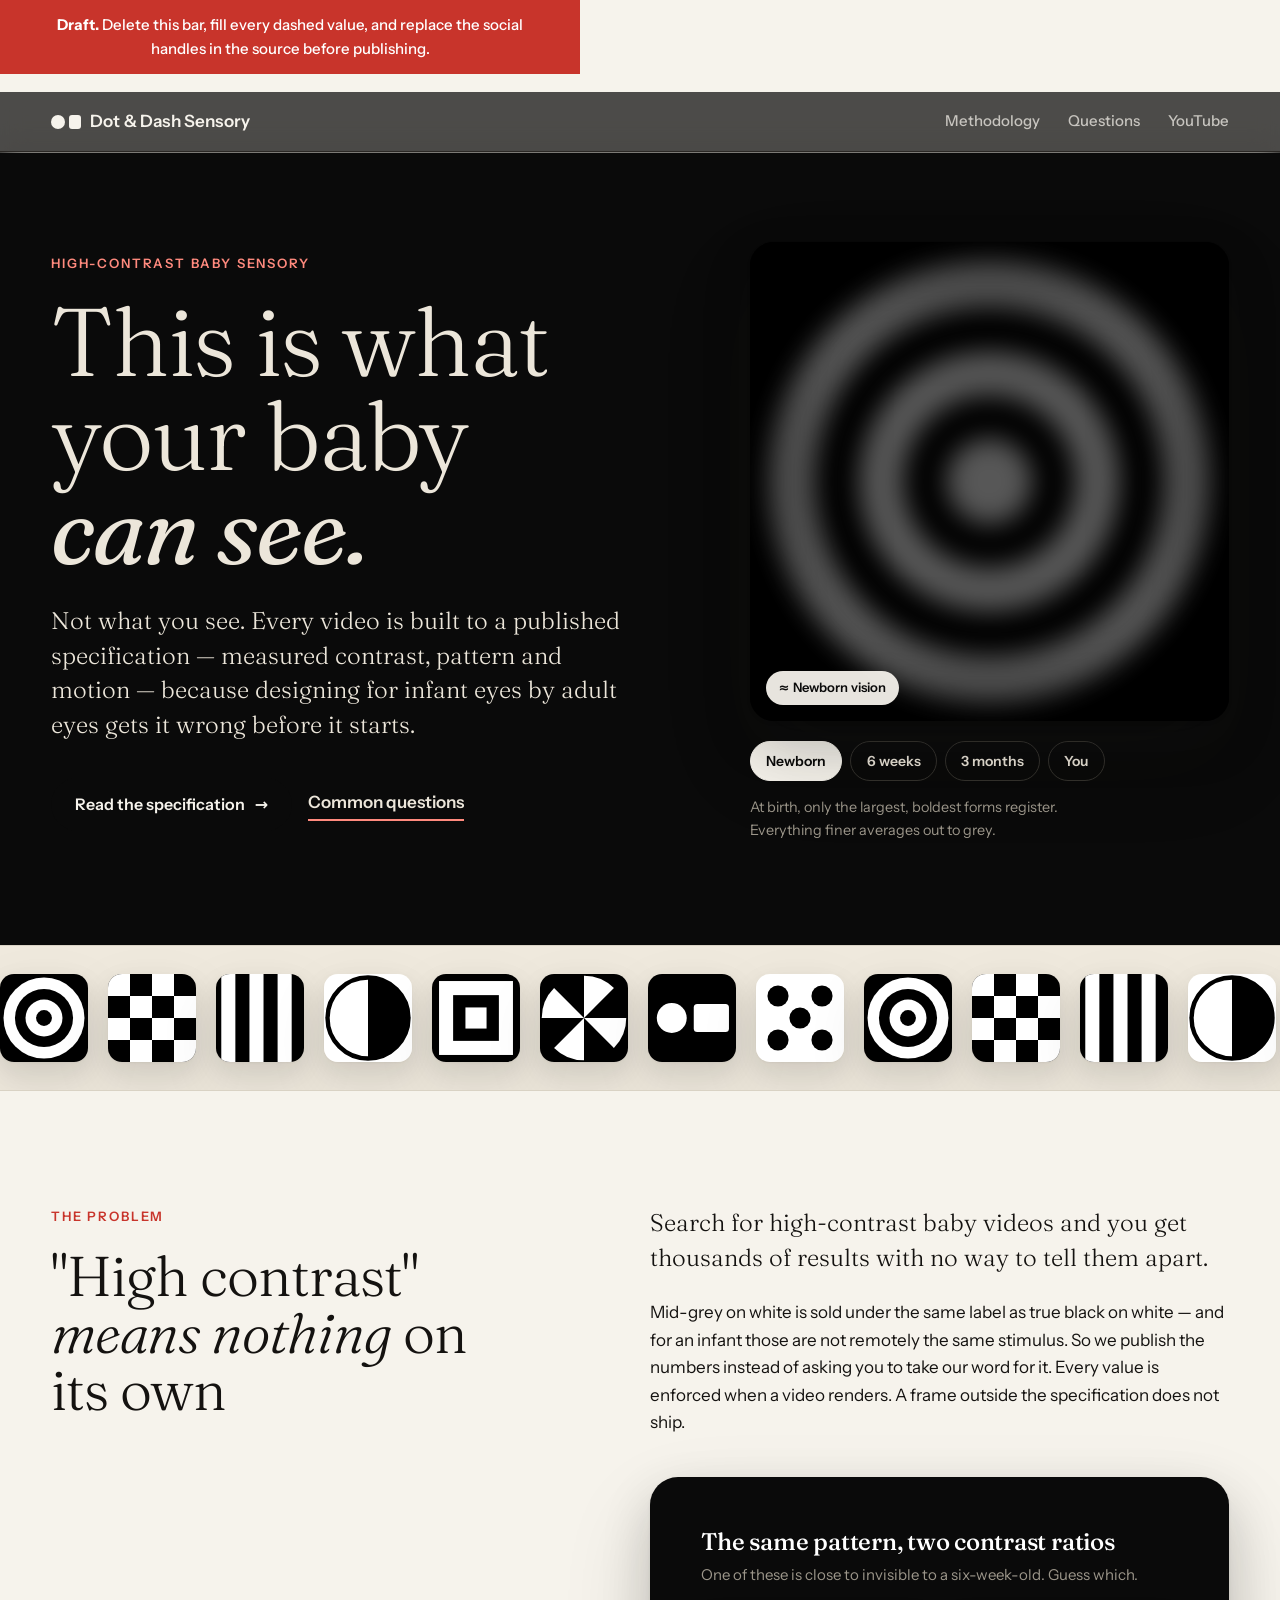
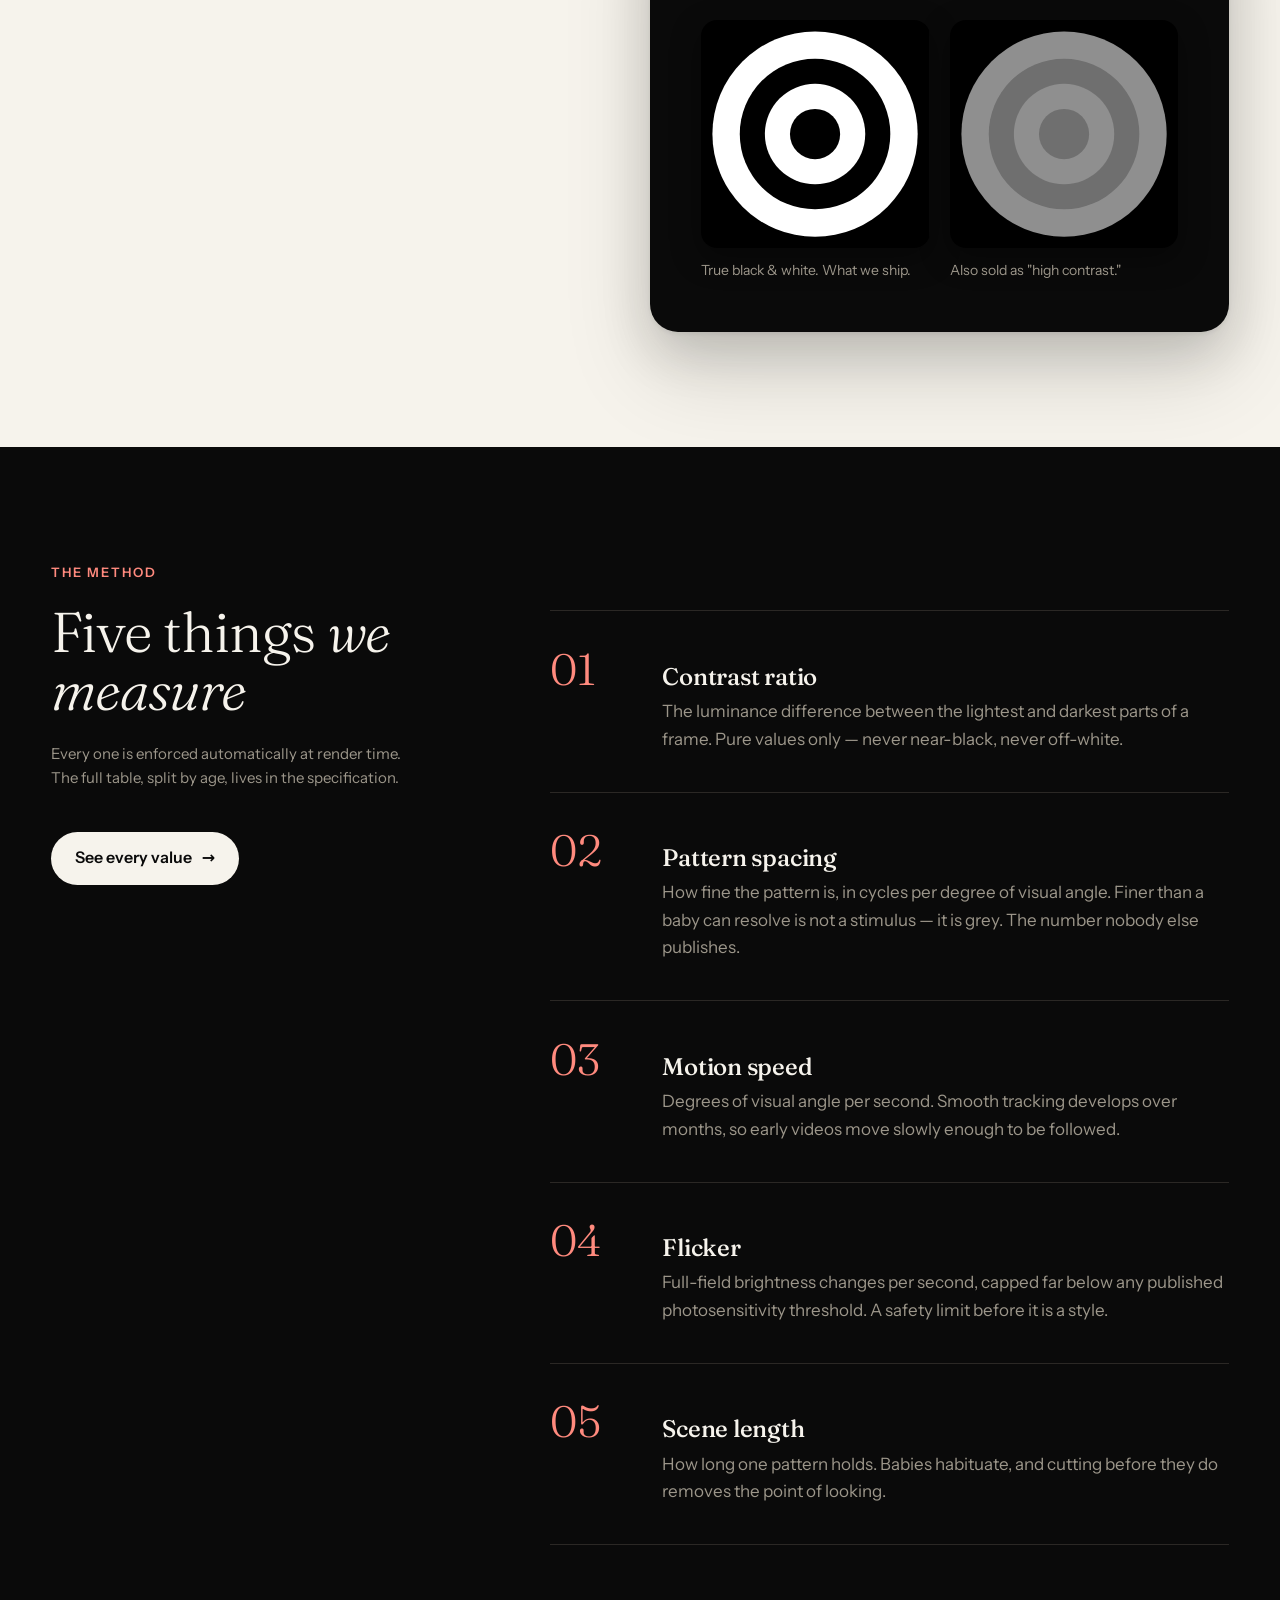
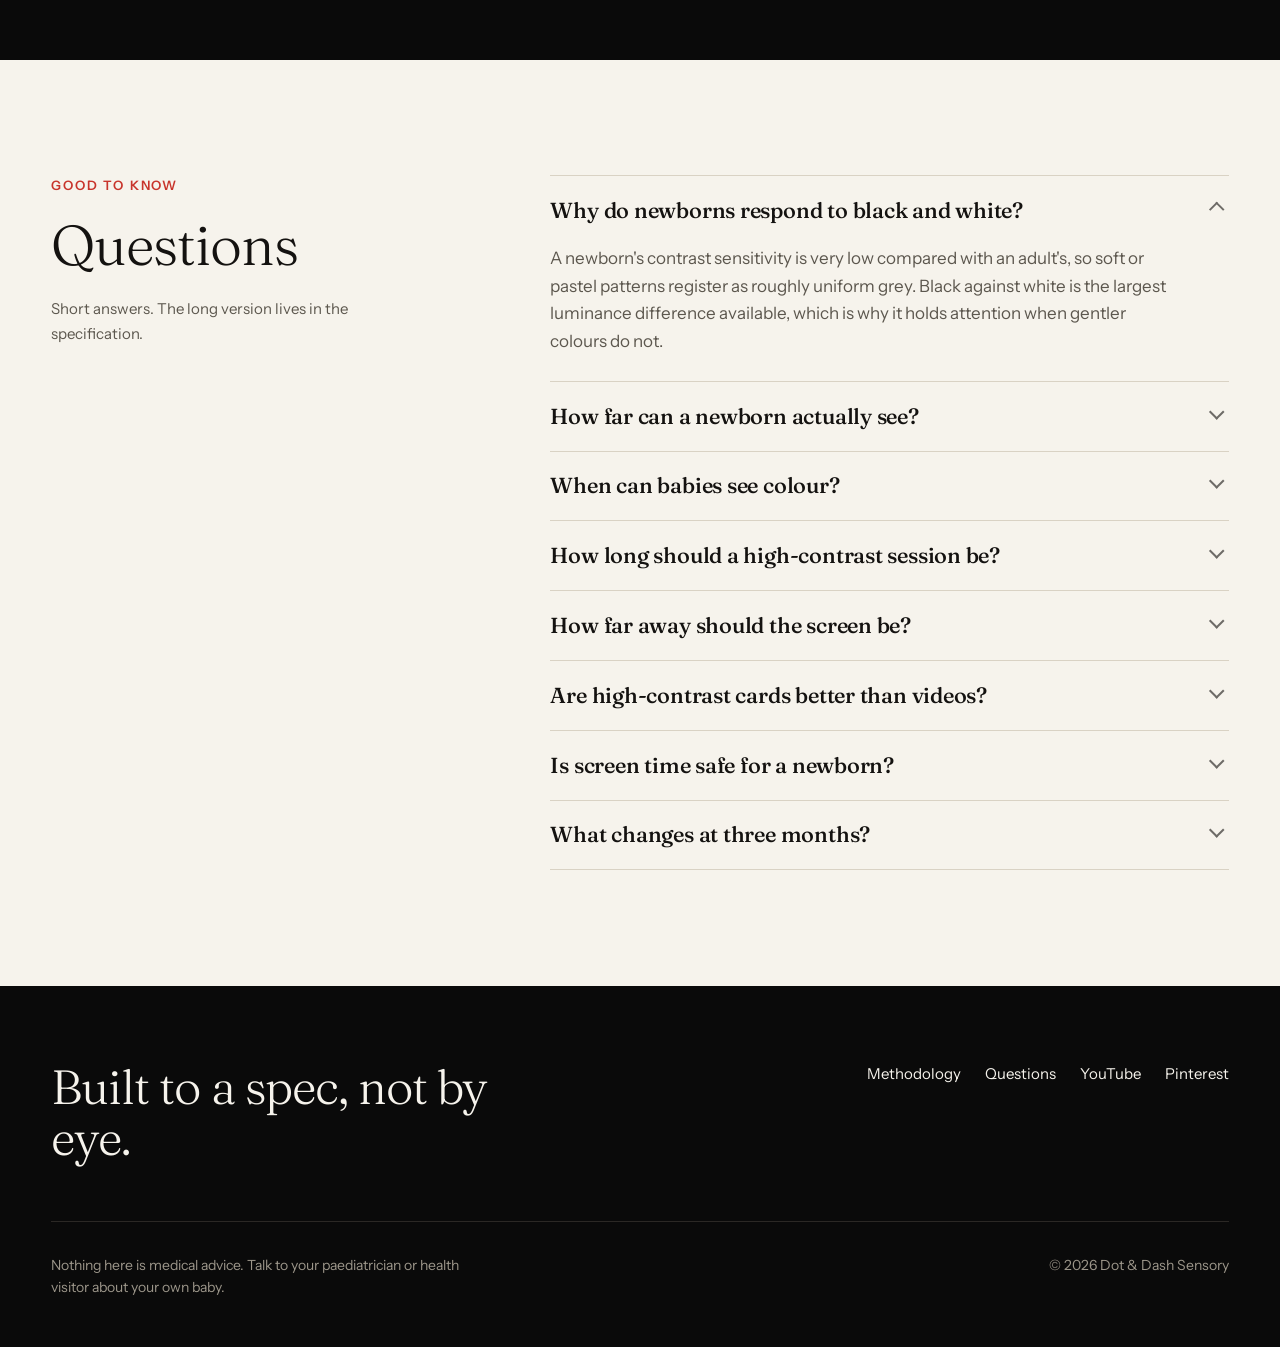
==== index.html @ 435bf4a9 "Add files via upload" ====
<!DOCTYPE html>
<html lang="en">
<head>
<meta charset="utf-8">
<meta name="viewport" content="width=device-width, initial-scale=1">
<title>Dot &amp; Dash Sensory — high-contrast visual stimulation for babies 0–6 months</title>
<meta name="description" content="High-contrast baby sensory video built to a published specification: measured contrast, pattern spacing and motion speed, by age band from 0 to 6 months.">
<link rel="icon" type="image/png" href="[data-uri]">
<meta name="theme-color" content="#0a0a0a">
<link rel="canonical" href="https://dotanddashsensory.com/">
<style>
@font-face{font-family:'Fraunces';font-style:normal;font-weight:300;font-display:swap;src:url([data-uri]) format('woff2')}
@font-face{font-family:'Fraunces';font-style:normal;font-weight:400;font-display:swap;src:url([data-uri]) format('woff2')}
@font-face{font-family:'Fraunces';font-style:normal;font-weight:500;font-display:swap;src:url([data-uri]) format('woff2')}
@font-face{font-family:'Fraunces';font-style:italic;font-weight:400;font-display:swap;src:url([data-uri]) format('woff2')}
@font-face{font-family:'Fraunces';font-style:italic;font-weight:300;font-display:swap;src:url([data-uri]) format('woff2')}
@font-face{font-family:'InstrumentSans';font-style:normal;font-weight:400;font-display:swap;src:url([data-uri]) format('woff2')}
@font-face{font-family:'InstrumentSans';font-style:normal;font-weight:500;font-display:swap;src:url([data-uri]) format('woff2')}
@font-face{font-family:'InstrumentSans';font-style:normal;font-weight:600;font-display:swap;src:url([data-uri]) format('woff2')}
@font-face{font-family:'InstrumentSans';font-style:normal;font-weight:700;font-display:swap;src:url([data-uri]) format('woff2')}

:root{
  --black:#0a0a0a;
  --paper:#f6f3ec;
  --paper-2:#efe9dd;
  --ink:#141210;
  --dim:#5c574e;
  --line:#d9d2c4;
  --line-dk:#2b2825;
  --cream-on-black:#ece6da;
  --dim-on-black:#9c968a;
  --accent:#c8342b;
  --pad:clamp(1.25rem,4vw,4rem);
  --gut:clamp(1rem,1.6vw,1.75rem);
  --max:1480px;
  --shadow:0 1px 2px rgba(20,18,16,.04),0 8px 24px rgba(20,18,16,.08),0 24px 60px rgba(20,18,16,.10);
  --shadow-lg:0 2px 4px rgba(20,18,16,.06),0 20px 50px rgba(20,18,16,.16),0 40px 90px rgba(20,18,16,.14);
}

*,*::before,*::after{box-sizing:border-box}
html{-webkit-text-size-adjust:100%;scroll-behavior:smooth}

body{
  margin:0;background:var(--paper);color:var(--ink);
  font-family:'InstrumentSans',system-ui,sans-serif;
  font-size:1.0625rem;line-height:1.62;overflow-x:hidden;
  -webkit-font-smoothing:antialiased;
}

.g{display:grid;grid-template-columns:repeat(12,minmax(0,1fr));column-gap:var(--gut);
   max-width:var(--max);margin:0 auto;padding:0 var(--pad)}
.c1-13{grid-column:1/13}.c1-6{grid-column:1/7}.c1-7{grid-column:1/8}.c1-5{grid-column:1/6}
.c7-13{grid-column:7/13}.c8-13{grid-column:8/13}.c6-13{grid-column:6/13}.c2-12{grid-column:2/12}
.c1-4{grid-column:1/5}.c5-13{grid-column:5/13}
@media (max-width:60rem){
  .c1-6,.c1-7,.c1-5,.c7-13,.c8-13,.c6-13,.c2-12,.c1-4,.c5-13{grid-column:1/13}
}

/* ── type ── */
.serif{font-family:'Fraunces',Georgia,'Times New Roman',serif;font-optical-sizing:auto}
h1,h2,h3{font-family:'Fraunces',Georgia,'Times New Roman',serif;margin:0;font-optical-sizing:auto}
h1{font-size:clamp(2.9rem,7.5vw,6.5rem);line-height:.98;letter-spacing:-.02em;
   font-weight:340;font-variation-settings:'opsz' 144}
h1 em{font-style:italic;font-weight:400}
h2{font-size:clamp(2rem,4.6vw,3.5rem);line-height:1.02;letter-spacing:-.018em;
   font-weight:360;font-variation-settings:'opsz' 90}
h2 em{font-style:italic}
h3{font-size:1.5rem;line-height:1.14;letter-spacing:-.01em;font-weight:460;
   font-variation-settings:'opsz' 30;margin-bottom:.5rem}
.kicker{font-family:'InstrumentSans',sans-serif;font-size:.8125rem;font-weight:600;
  letter-spacing:.14em;text-transform:uppercase;color:var(--accent);margin:0 0 1.25rem}
.dark .kicker{color:#e98b84}
p{margin:0 0 1.1rem;max-width:58ch}
.lede{font-size:clamp(1.1875rem,1.9vw,1.5rem);line-height:1.44;max-width:40ch;
  font-family:'Fraunces',Georgia,serif;font-weight:330;font-variation-settings:'opsz' 40;color:var(--ink)}
.dark .lede{color:var(--cream-on-black)}
.sm{font-size:.9375rem;color:var(--dim);max-width:54ch}
.dark .sm{color:var(--dim-on-black)}
a{color:inherit}

.dark{background:var(--black);color:var(--cream-on-black)}
.dark p{color:#c7c1b5}
.dark h1,.dark h2,.dark h3{color:var(--paper)}
section{padding:clamp(4.5rem,9vw,9rem) 0;position:relative}
section.snug{padding:clamp(3rem,5vw,5rem) 0}

/* ── link button ── */
.btn{display:inline-flex;align-items:center;gap:.6rem;font-weight:600;font-size:1rem;
  text-decoration:none;color:var(--paper);background:var(--black);
  padding:.85rem 1.5rem;border-radius:100px;transition:transform .2s ease,box-shadow .2s ease}
.btn:hover{transform:translateY(-2px);box-shadow:var(--shadow)}
.btn .arw{transition:transform .2s ease}
.btn:hover .arw{transform:translateX(3px)}
.dark .btn{background:var(--paper);color:var(--black)}
.link{display:inline-flex;align-items:center;gap:.5rem;font-weight:600;text-decoration:none;
  border-bottom:2px solid var(--accent);padding-bottom:2px}
.link:hover{border-bottom-color:currentColor}

/* ── nav ── */
.nav{position:sticky;top:0;z-index:50;background:rgba(246,243,236,.82);
  backdrop-filter:saturate(1.2) blur(14px);border-bottom:1px solid var(--line)}
.dark .nav,.nav.on-dark{background:rgba(10,10,10,.72);border-bottom-color:var(--line-dk)}
.nav .row{display:flex;align-items:center;justify-content:space-between;gap:2rem;padding:1rem 0}
.mark{display:inline-flex;align-items:center;gap:.55rem;text-decoration:none;color:inherit;font-weight:600;letter-spacing:.01em;white-space:nowrap}
@media (max-width:26rem){.mark{font-size:.9375rem;gap:.4rem}}
.mark svg{display:block;flex:none}
.nav nav{display:flex;gap:1.75rem;font-size:.9375rem;font-weight:500}
.nav nav a{text-decoration:none;opacity:.72;transition:opacity .15s}
.nav nav a:hover{opacity:1}
@media (max-width:34rem){.nav nav a.hide-s{display:none}.nav nav{gap:1.1rem;font-size:.875rem}.nav .row{gap:.75rem}}
@media (max-width:24rem){.nav nav a:last-child{display:none}}

/* ── hero ── */
.hero{background:var(--black);color:var(--cream-on-black);padding:clamp(3rem,7vw,6.5rem) 0 clamp(4rem,8vw,7rem);position:relative;overflow:hidden}
.hero .g{align-items:center;position:relative;z-index:2}
.hero h1{margin-bottom:1.75rem}
.hero .lede{margin-bottom:2.25rem;color:var(--cream-on-black)}
.hero .cta{display:flex;gap:1rem;flex-wrap:wrap;align-items:center}

/* stimulus viewer */
.viewer{position:relative;aspect-ratio:1;border-radius:24px;overflow:hidden;
  box-shadow:var(--shadow-lg);background:#000}
.viewer svg{position:absolute;inset:0;width:100%;height:100%;transition:filter .5s cubic-bezier(.4,0,.2,1),opacity .5s ease}
.viewer .glow{position:absolute;inset:0;pointer-events:none;
  box-shadow:inset 0 0 120px rgba(0,0,0,.5);border-radius:24px}
.viewer .tag{position:absolute;left:1rem;bottom:1rem;z-index:3;
  background:rgba(246,243,236,.94);color:var(--black);font-size:.8125rem;font-weight:600;
  padding:.4rem .8rem;border-radius:100px;backdrop-filter:blur(6px)}
.ages{display:flex;flex-wrap:wrap;gap:.5rem;margin-top:1.25rem}
.ages button{font:inherit;font-size:.875rem;font-weight:600;padding:.5rem .95rem;cursor:pointer;
  background:transparent;color:var(--cream-on-black);border:1.5px solid #34322e;border-radius:100px;
  transition:all .16s ease}
.ages button:hover{border-color:#5c574e}
.ages button[aria-pressed="true"]{background:var(--paper);color:var(--black);border-color:var(--paper)}
.viewer-note{font-size:.9rem;color:var(--dim-on-black);margin:.9rem 0 0;min-height:2.8em;max-width:38ch}
@media (max-width:60rem){
  .hero .viewer-wrap{margin-top:3rem;max-width:440px}
  .hero .g{align-items:start}
}

/* ── marquee of patterns ── */
.marquee{background:var(--paper-2);border-top:1px solid var(--line);border-bottom:1px solid var(--line);padding:1.75rem 0;overflow:hidden}
.marquee .track{display:flex;gap:1.25rem;width:max-content;animation:slide 40s linear infinite}
@keyframes slide{to{transform:translateX(-50%)}}
.marquee:hover .track{animation-play-state:paused}
.marquee .tile{width:88px;height:88px;border-radius:14px;overflow:hidden;flex:none;box-shadow:var(--shadow)}
.marquee .tile svg{display:block;width:100%;height:100%}
@media (prefers-reduced-motion:reduce){.marquee .track{animation:none;flex-wrap:wrap;width:auto;justify-content:center}}

/* ── feature: contrast comparison ── */
.slab{background:var(--black);color:var(--cream-on-black);border-radius:28px;padding:clamp(2rem,4vw,3.5rem);box-shadow:var(--shadow-lg)}
.pair{display:grid;grid-template-columns:1fr 1fr;gap:1.25rem;margin-top:2rem}
.pair figure{margin:0}
.pair .frame{aspect-ratio:1;border-radius:16px;overflow:hidden;box-shadow:0 10px 30px rgba(0,0,0,.4)}
.pair .frame svg{display:block;width:100%;height:100%}
.pair figcaption{font-size:.875rem;color:var(--dim-on-black);margin-top:.85rem;line-height:1.4}
@media (max-width:30rem){.pair{grid-template-columns:1fr}}

/* ── numbered specs ── */
.specs{margin-top:clamp(2rem,4vw,3rem);border-top:1px solid var(--line)}
.spec{display:grid;grid-template-columns:5.5rem 1fr;gap:1.5rem;padding:clamp(1.75rem,3vw,2.5rem) 0;border-bottom:1px solid var(--line);align-items:baseline}
.spec .n{font-family:'Fraunces',Georgia,serif;font-size:2.75rem;font-weight:300;line-height:.9;
  font-variation-settings:'opsz' 60;color:var(--accent)}
.spec .t p{margin-bottom:0;color:var(--dim)}
.spec .t p{max-width:52ch}
@media (max-width:30rem){.spec{grid-template-columns:1fr;gap:.35rem}.spec .n{font-size:2.25rem}}

/* ── data table ── */
.data{width:100%;border-collapse:collapse;font-size:.9375rem;margin:1.5rem 0 0}
.data caption{text-align:left;color:var(--dim);font-size:.9375rem;padding-bottom:1rem}
.data th,.data td{text-align:left;padding:.9rem 1rem .9rem 0;border-bottom:1px solid var(--line)}
.data thead th{border-bottom:2px solid var(--ink);font-weight:700;font-size:.8125rem;letter-spacing:.04em;text-transform:uppercase}
.data tbody th{font-weight:500;font-family:'Fraunces',Georgia,serif;font-size:1.0625rem}

/* ── faq ── */
.faq{border-top:1px solid var(--line)}
.faq details{border-bottom:1px solid var(--line)}
.faq summary{cursor:pointer;list-style:none;padding:1.3rem 3rem 1.3rem 0;position:relative;
  font-family:'Fraunces',Georgia,serif;font-size:clamp(1.125rem,1.7vw,1.375rem);font-weight:440;
  font-variation-settings:'opsz' 32;letter-spacing:-.01em;line-height:1.25;transition:color .15s}
.faq summary:hover{color:var(--accent)}
.faq summary::-webkit-details-marker{display:none}
.faq summary::after{content:"";position:absolute;right:.5rem;top:1.55rem;width:.7rem;height:.7rem;
  border-right:2px solid currentColor;border-bottom:2px solid currentColor;transform:rotate(45deg);
  transform-origin:60% 60%;transition:transform .22s ease;opacity:.6}
.faq details[open] summary::after{transform:rotate(-135deg)}
.faq details[open] summary{color:var(--ink)}
.faq .a{padding:0 3rem 1.6rem 0}
.faq .a p{color:var(--dim);max-width:60ch}
.faq .a p:last-child{margin-bottom:0}

/* ── flags ── */
.flag{display:inline-block;font-size:.9em;font-weight:600;padding:.05em .45em;
  border:1.5px dashed var(--accent);color:var(--accent);border-radius:4px}
.draftbar{background:var(--accent);color:#fff;font-size:.9375rem;font-weight:500;padding:.8rem var(--pad);text-align:center;width:100%;display:block}

/* ── footer ── */
footer{background:var(--black);color:var(--dim-on-black);padding:clamp(3.5rem,6vw,5.5rem) 0 3rem}
footer .top{display:flex;justify-content:space-between;gap:2.5rem;flex-wrap:wrap;padding-bottom:2.5rem;border-bottom:1px solid var(--line-dk)}
footer .big{font-family:'Fraunces',Georgia,serif;font-size:clamp(1.75rem,4vw,3rem);font-weight:320;
  font-variation-settings:'opsz' 60;color:var(--paper);max-width:16ch;line-height:1.05;letter-spacing:-.02em}
footer a{color:var(--paper);text-decoration:none}
footer nav{display:flex;gap:1.5rem;font-size:.9375rem;flex-wrap:wrap}
footer .bottom{padding-top:2rem;display:flex;justify-content:space-between;gap:1.5rem;flex-wrap:wrap;font-size:.875rem}
footer .bottom p{max-width:46ch;margin:0}

:focus-visible{outline:3px solid var(--accent);outline-offset:3px;border-radius:2px}
.dark :focus-visible,footer :focus-visible,.hero :focus-visible{outline-color:#e98b84}
@media (prefers-reduced-motion:reduce){html{scroll-behavior:auto}*{transition-duration:.01ms !important;animation:none !important}}


/* ── dark-context colour fixes ── */
:root{--accent-dk:#ff8a7e}
.hero,footer,.dark,.slab{--accent:var(--accent-dk)}
.hero .kicker,footer .kicker,.dark .kicker,.slab .kicker{color:var(--accent-dk)}
.hero .flag,footer .flag,.dark .flag,.slab .flag{color:var(--accent-dk);border-color:var(--accent-dk)}
.hero .sm,footer .sm,.dark .sm,.slab .sm{color:var(--dim-on-black)}
.dark .spec .t p,.dark .data caption{color:var(--dim-on-black)}
.dark .data th,.dark .data td{border-bottom-color:var(--line-dk)}
.dark .data thead th{border-bottom-color:var(--paper);color:var(--paper)}
.dark .data tbody th{color:var(--paper)}
.dark .specs,.dark .spec{border-color:var(--line-dk)}
/* nav must invert its text, not just its background */
.nav.on-dark{color:var(--paper)}
.nav.on-dark .mark,.nav.on-dark nav a{color:var(--paper)}
.nav:not(.on-dark){color:var(--ink)}
.nav:not(.on-dark) .mark,.nav:not(.on-dark) nav a{color:var(--ink)}
.dark .link{border-bottom-color:var(--accent-dk)}
.hero .link{border-bottom-color:var(--accent-dk)}

</style>
<script type="application/ld+json">
{"@context":"https://schema.org","@type":"Organization","name":"Dot & Dash Sensory","url":"https://dotanddashsensory.com/","description":"Dot & Dash Sensory makes high-contrast visual stimulation videos for babies 0–6 months, built on measured contrast, pattern and motion research.","sameAs":["https://www.youtube.com/@REPLACE","https://www.pinterest.com/REPLACE/"]}
</script>
<script type="application/ld+json">
{"@context":"https://schema.org","@type":"FAQPage","mainEntity":[
{"@type":"Question","name":"Why do newborns respond to black and white?","acceptedAnswer":{"@type":"Answer","text":"A newborn's contrast sensitivity is very low compared with an adult's, so soft or pastel patterns register as roughly uniform grey. Black against white is the largest luminance difference available, which is why it holds attention when gentler colours do not."}},
{"@type":"Question","name":"How far can a newborn actually see?","acceptedAnswer":{"@type":"Answer","text":"Clearest vision at birth is at roughly 20 to 30 centimetres, about the distance from a feeding baby's eyes to the face of whoever is holding them. Detail beyond that falls away quickly in the first weeks."}},
{"@type":"Question","name":"When can babies see colour?","acceptedAnswer":{"@type":"Answer","text":"Colour vision emerges gradually over the first months rather than switching on at a fixed date. Red is generally distinguished before green and blue, and by around five to six months colour discrimination is much closer to an adult's."}},
{"@type":"Question","name":"How long should a high-contrast session be?","acceptedAnswer":{"@type":"Answer","text":"Let the baby end it rather than the clock. Turning away, glazing over, fussing or arching are all signals they have had enough, and at this age a few minutes of engaged looking is a complete session."}},
{"@type":"Question","name":"Are high-contrast cards better than videos?","acceptedAnswer":{"@type":"Answer","text":"For most families under six months, yes. Cards involve no screen, they can be held at exactly the right distance, and the baby controls how long they look. Video wins on one thing only: your hands are free."}},
{"@type":"Question","name":"Is screen time safe for a newborn?","acceptedAnswer":{"@type":"Answer","text":"Paediatric guidance generally discourages screen media below around 18 to 24 months, apart from video calls. That guidance exists and we do not argue with it. The specification describes what is on the screen for parents who decide to use one anyway."}}]}
</script>
</head>
<body>

<p class="draftbar"><strong>Draft.</strong> Delete this bar, fill every dashed value, and replace the social handles in the source before publishing.</p>

<header class="nav on-dark">
  <div class="g"><div class="c1-13 row">
    <a class="mark" href="/">
      <svg width="30" height="14" viewBox="0 0 30 14" aria-hidden="true"><circle cx="7" cy="7" r="7" fill="currentColor"/><rect x="18" y="0" width="12" height="14" rx="3" fill="currentColor"/></svg>
      Dot &amp; Dash Sensory
    </a>
    <nav>
      <a href="/methodology.html">Methodology</a>
      <a href="#questions" class="hide-s">Questions</a>
      <a href="https://www.youtube.com/@REPLACE">YouTube</a>
    </nav>
  </div></div>
</header>

<div class="hero">
  <div class="g">
    <div class="c1-6">
      <p class="kicker">High-contrast baby sensory</p>
      <h1>This is what your baby <em>can see.</em></h1>
      <p class="lede">Not what you see. Every video is built to a published specification — measured contrast, pattern and motion — because designing for infant eyes by adult eyes gets it wrong before it starts.</p>
      <div class="cta">
        <a class="btn" href="/methodology.html">Read the specification <span class="arw">→</span></a>
        <a class="link" href="#questions">Common questions</a>
      </div>
    </div>
    <div class="c8-13 viewer-wrap">
      <div class="viewer">
        <svg id="art" viewBox="0 0 400 400" role="img" aria-label="A high-contrast bullseye, blurred to approximate infant visual acuity">
          <rect width="400" height="400" fill="#000"/>
          <circle cx="200" cy="200" r="185" fill="#fff"/><circle cx="200" cy="200" r="146" fill="#000"/>
          <circle cx="200" cy="200" r="109" fill="#fff"/><circle cx="200" cy="200" r="72" fill="#000"/>
          <circle cx="200" cy="200" r="36" fill="#fff"/>
        </svg>
        <span class="glow" aria-hidden="true"></span>
        <span class="tag" id="tag">≈ Newborn vision</span>
      </div>
      <div class="ages" role="group" aria-label="Approximate vision at different ages">
        <button type="button" data-b="13" data-o=".34" data-t="≈ Newborn vision" data-n="At birth, only the largest, boldest forms register. Everything finer averages out to grey." aria-pressed="true">Newborn</button>
        <button type="button" data-b="7"  data-o=".58" data-t="≈ 6 weeks" data-n="By six weeks, larger shapes resolve and gaze holds on a pattern noticeably longer." aria-pressed="false">6 weeks</button>
        <button type="button" data-b="3"  data-o=".82" data-t="≈ 3 months" data-n="Around three months, finer detail arrives, tracking smooths, and red starts to separate out." aria-pressed="false">3 months</button>
        <button type="button" data-b="0"  data-o="1"   data-t="Adult vision" data-n="Adult vision, for comparison — the version you have been designing for without meaning to." aria-pressed="false">You</button>
      </div>
      <p class="viewer-note" id="note" aria-live="polite">At birth, only the largest, boldest forms register. Everything finer averages out to grey.</p>
    </div>
  </div>
</div>

<div class="marquee" aria-label="Pattern library">
  <div class="track" id="track"></div>
</div>

<section>
  <div class="g">
    <div class="c1-5">
      <p class="kicker">The problem</p>
      <h2>"High contrast" <em>means nothing</em> on its own</h2>
    </div>
    <div class="c7-13">
      <p class="lede" style="margin-bottom:1.5rem">Search for high-contrast baby videos and you get thousands of results with no way to tell them apart.</p>
      <p>Mid-grey on white is sold under the same label as true black on white — and for an infant those are not remotely the same stimulus. So we publish the numbers instead of asking you to take our word for it. Every value is enforced when a video renders. A frame outside the specification does not ship.</p>
      <div class="slab" style="margin-top:2.5rem">
        <h3 style="color:#fff">The same pattern, two contrast ratios</h3>
        <p class="sm" style="color:#9c968a">One of these is close to invisible to a six-week-old. Guess which.</p>
        <div class="pair">
          <figure>
            <div class="frame"><svg viewBox="0 0 200 200" role="img" aria-label="Bullseye in pure white on black"><rect width="200" height="200" fill="#000"/><circle cx="100" cy="100" r="90" fill="#fff"/><circle cx="100" cy="100" r="66" fill="#000"/><circle cx="100" cy="100" r="44" fill="#fff"/><circle cx="100" cy="100" r="22" fill="#000"/></svg></div>
            <figcaption>True black &amp; white. What we ship.</figcaption>
          </figure>
          <figure>
            <div class="frame"><svg viewBox="0 0 200 200" role="img" aria-label="The same bullseye in mid grey, nearly uniform"><rect width="200" height="200" fill="#000"/><circle cx="100" cy="100" r="90" fill="#8f8f8f"/><circle cx="100" cy="100" r="66" fill="#6f6f6f"/><circle cx="100" cy="100" r="44" fill="#8f8f8f"/><circle cx="100" cy="100" r="22" fill="#6f6f6f"/></svg></div>
            <figcaption>Also sold as "high contrast."</figcaption>
          </figure>
        </div>
      </div>
    </div>
  </div>
</section>

<section class="dark">
  <div class="g">
    <div class="c1-4">
      <p class="kicker">The method</p>
      <h2>Five things <em>we measure</em></h2>
      <p class="sm" style="margin-top:1.5rem">Every one is enforced automatically at render time. The full table, split by age, lives in the specification.</p>
      <a class="btn" href="/methodology.html" style="margin-top:1.5rem">See every value <span class="arw">→</span></a>
    </div>
    <div class="c6-13">
      <div class="specs">
        <div class="spec"><div class="n">01</div><div class="t"><h3>Contrast ratio</h3><p>The luminance difference between the lightest and darkest parts of a frame. Pure values only — never near-black, never off-white.</p></div></div>
        <div class="spec"><div class="n">02</div><div class="t"><h3>Pattern spacing</h3><p>How fine the pattern is, in cycles per degree of visual angle. Finer than a baby can resolve is not a stimulus — it is grey. The number nobody else publishes.</p></div></div>
        <div class="spec"><div class="n">03</div><div class="t"><h3>Motion speed</h3><p>Degrees of visual angle per second. Smooth tracking develops over months, so early videos move slowly enough to be followed.</p></div></div>
        <div class="spec"><div class="n">04</div><div class="t"><h3>Flicker</h3><p>Full-field brightness changes per second, capped far below any published photosensitivity threshold. A safety limit before it is a style.</p></div></div>
        <div class="spec"><div class="n">05</div><div class="t"><h3>Scene length</h3><p>How long one pattern holds. Babies habituate, and cutting before they do removes the point of looking.</p></div></div>
      </div>
    </div>
  </div>
</section>

<section id="questions">
  <div class="g">
    <div class="c1-4">
      <p class="kicker">Good to know</p>
      <h2>Questions</h2>
      <p class="sm" style="margin-top:1.5rem">Short answers. The long version lives in the specification.</p>
    </div>
    <div class="c6-13">
      <div class="faq">
        <details open><summary>Why do newborns respond to black and white?</summary><div class="a"><p>A newborn's contrast sensitivity is very low compared with an adult's, so soft or pastel patterns register as roughly uniform grey. Black against white is the largest luminance difference available, which is why it holds attention when gentler colours do not.</p></div></details>
        <details><summary>How far can a newborn actually see?</summary><div class="a"><p>Clearest vision at birth is at roughly 20 to 30 centimetres — about the distance from a feeding baby's eyes to the face of whoever is holding them. Detail beyond that falls away quickly in the first weeks.</p></div></details>
        <details><summary>When can babies see colour?</summary><div class="a"><p>Colour vision emerges gradually over the first months rather than switching on at a fixed date. Red is generally distinguished before green and blue, and by around five to six months colour discrimination is much closer to an adult's.</p></div></details>
        <details><summary>How long should a high-contrast session be?</summary><div class="a"><p>Let the baby end it rather than the clock. Turning away, glazing over, fussing or arching are all signals they have had enough, and at this age a few minutes of engaged looking is a complete session.</p></div></details>
        <details><summary>How far away should the screen be?</summary><div class="a"><p>The specification assumes <span class="flag">DISTANCE cm</span> at <span class="flag">SCREEN SIZE</span>. Pattern spacing is calculated from that distance, so moving much closer or further changes what your baby is actually seeing.</p></div></details>
        <details><summary>Are high-contrast cards better than videos?</summary><div class="a"><p>For most families under six months, yes. Cards involve no screen, they can be held at exactly the right distance, and the baby controls how long they look. Video wins on one thing only: your hands are free.</p></div></details>
        <details><summary>Is screen time safe for a newborn?</summary><div class="a"><p>Paediatric guidance generally discourages screen media below around 18 to 24 months, apart from video calls. That guidance exists and we are not going to argue with it. The specification describes what is on the screen for parents who decide to use one anyway.</p></div></details>
        <details><summary>What changes at three months?</summary><div class="a"><p>Detail resolution improves, tracking becomes smoother, and colour starts to come in. The 3–6 month videos widen pattern spacing, allow faster motion, and <span class="flag">state what you do with colour here</span>.</p></div></details>
      </div>
    </div>
  </div>
</section>

<footer>
  <div class="g"><div class="c1-13">
    <div class="top">
      <p class="big">Built to a spec, not by eye.</p>
      <nav>
        <a href="/methodology.html">Methodology</a>
        <a href="#questions">Questions</a>
        <a href="https://www.youtube.com/@REPLACE">YouTube</a>
        <a href="https://www.pinterest.com/REPLACE/">Pinterest</a>
      </nav>
    </div>
    <div class="bottom">
      <p>Nothing here is medical advice. Talk to your paediatrician or health visitor about your own baby.</p>
      <p>© 2026 Dot &amp; Dash Sensory</p>
    </div>
  </div></div>
</footer>

<script>
(function(){
  var art=document.getElementById('art'),note=document.getElementById('note'),tag=document.getElementById('tag'),
      btns=[].slice.call(document.querySelectorAll('.ages button'));
  function set(b){
    btns.forEach(function(x){x.setAttribute('aria-pressed',String(x===b))});
    art.style.filter='blur('+b.dataset.b+'px)';art.style.opacity=b.dataset.o;
    note.textContent=b.dataset.n;tag.textContent=b.dataset.t;
  }
  btns.forEach(function(b){b.addEventListener('click',function(){set(b)})});
  set(btns[0]);

  // pattern marquee
  var pats=[
    '<rect width="100" height="100" fill="#000"/><circle cx="50" cy="50" r="46" fill="#fff"/><circle cx="50" cy="50" r="33" fill="#000"/><circle cx="50" cy="50" r="21" fill="#fff"/><circle cx="50" cy="50" r="9" fill="#000"/>',
    '<rect width="100" height="100" fill="#000"/><g fill="#fff"><rect width="25" height="25"/><rect x="50" width="25" height="25"/><rect x="25" y="25" width="25" height="25"/><rect x="75" y="25" width="25" height="25"/><rect y="50" width="25" height="25"/><rect x="50" y="50" width="25" height="25"/><rect x="25" y="75" width="25" height="25"/><rect x="75" y="75" width="25" height="25"/></g>',
    '<rect width="100" height="100" fill="#000"/><g fill="#fff"><rect x="6" width="16" height="100"/><rect x="38" width="16" height="100"/><rect x="70" width="16" height="100"/></g>',
    '<rect width="100" height="100" fill="#fff"/><path d="M50 4a46 46 0 010 92z" fill="#000"/><circle cx="50" cy="50" r="46" fill="none" stroke="#000" stroke-width="5"/>',
    '<rect width="100" height="100" fill="#000"/><rect x="8" y="8" width="84" height="84" fill="#fff"/><rect x="24" y="24" width="52" height="52" fill="#000"/><rect x="38" y="38" width="24" height="24" fill="#fff"/>',
    '<rect width="100" height="100" fill="#000"/><g fill="#fff"><path d="M50 50 50 2A48 48 0 0 1 84 16Z"/><path d="M50 50 98 50A48 48 0 0 1 84 84Z"/><path d="M50 50 50 98A48 48 0 0 1 16 84Z"/><path d="M50 50 2 50A48 48 0 0 1 16 16Z"/></g>',
    '<rect width="100" height="100" fill="#000"/><circle cx="27" cy="50" r="17" fill="#fff"/><rect x="52" y="34" width="40" height="32" rx="4" fill="#fff"/>',
    '<rect width="100" height="100" fill="#fff"/><g fill="#000"><circle cx="25" cy="25" r="12"/><circle cx="75" cy="25" r="12"/><circle cx="25" cy="75" r="12"/><circle cx="75" cy="75" r="12"/><circle cx="50" cy="50" r="12"/></g>'
  ];
  var track=document.getElementById('track'),html='';
  for(var r=0;r<2;r++){for(var i=0;i<pats.length;i++){
    html+='<div class="tile"><svg viewBox="0 0 100 100" aria-hidden="true">'+pats[i]+'</svg></div>';
  }}
  track.innerHTML=html;

  // nav bg swap once past hero
  var nav=document.querySelector('.nav'),hero=document.querySelector('.hero');
  if('IntersectionObserver' in window){
    new IntersectionObserver(function(e){nav.classList.toggle('on-dark',e[0].isIntersecting)},{rootMargin:'-60px 0px 0px 0px'}).observe(hero);
  }
})();
</script>

</body>
</html>
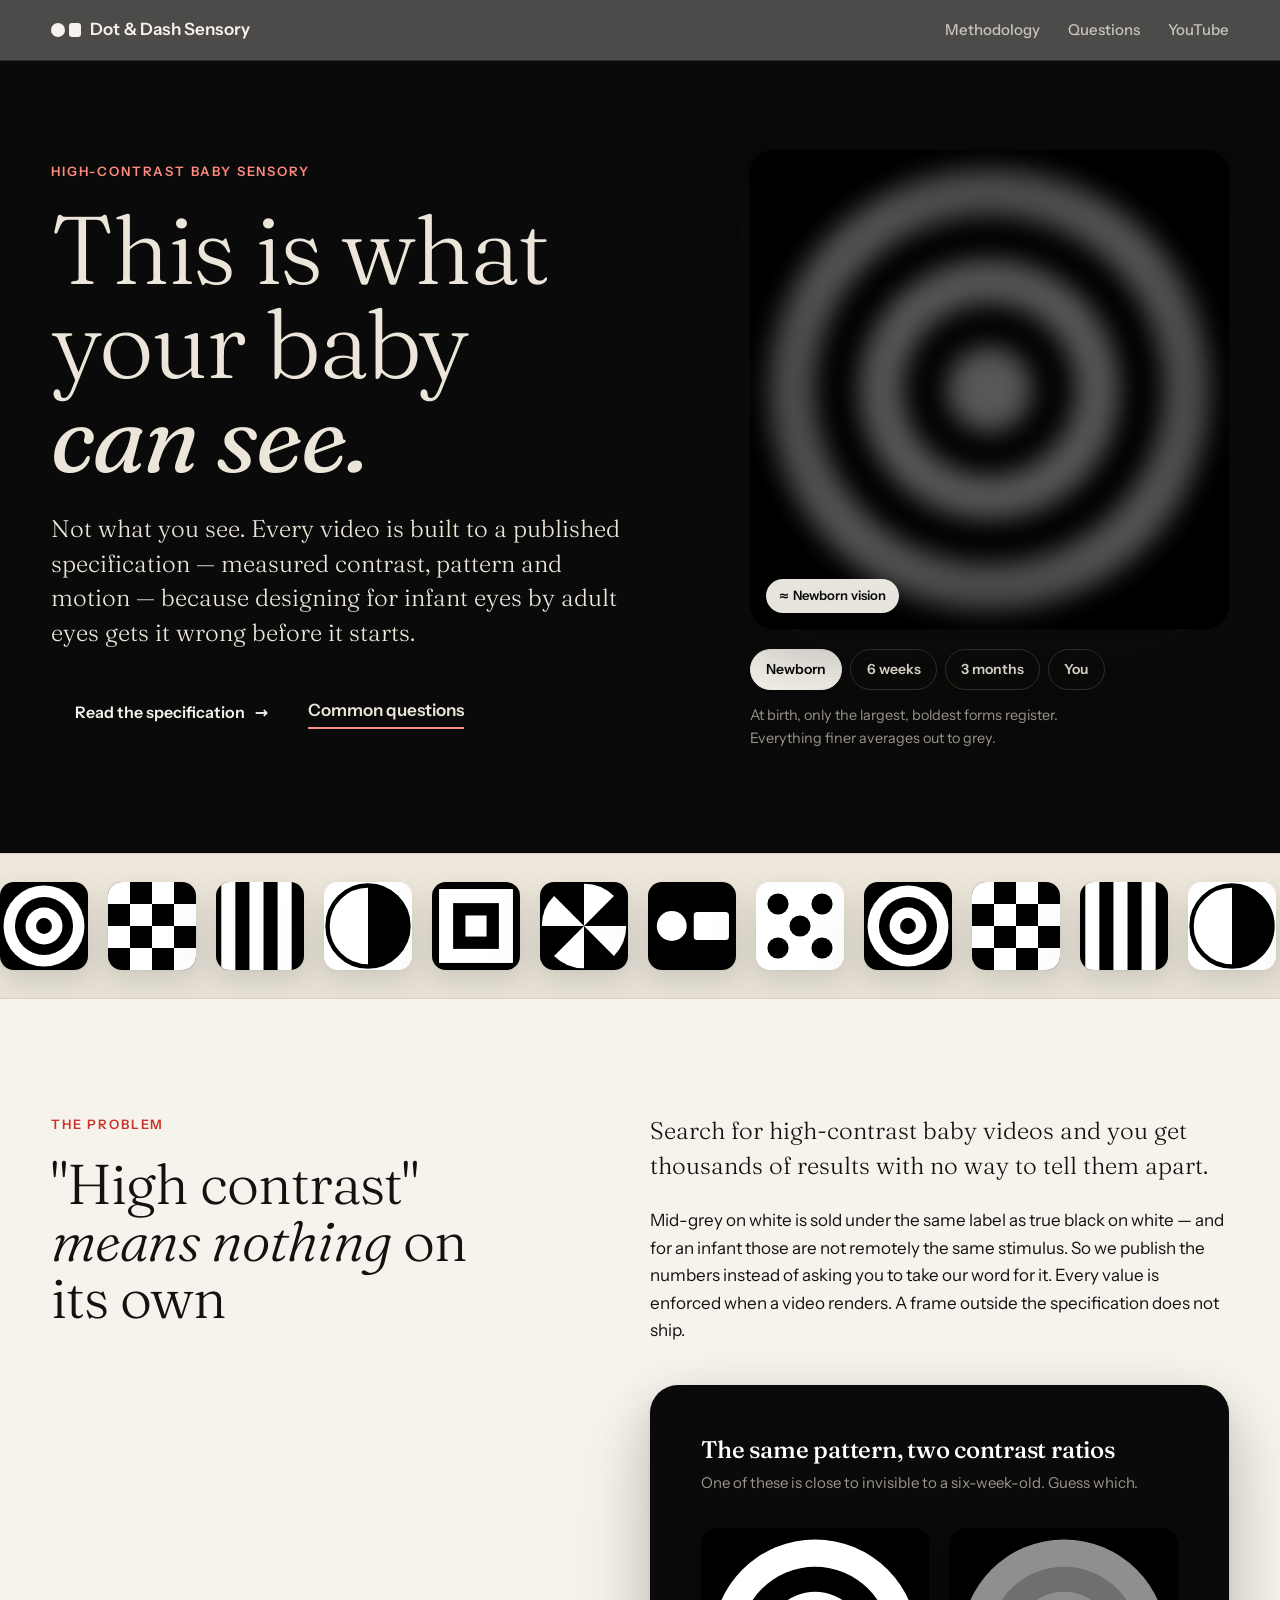
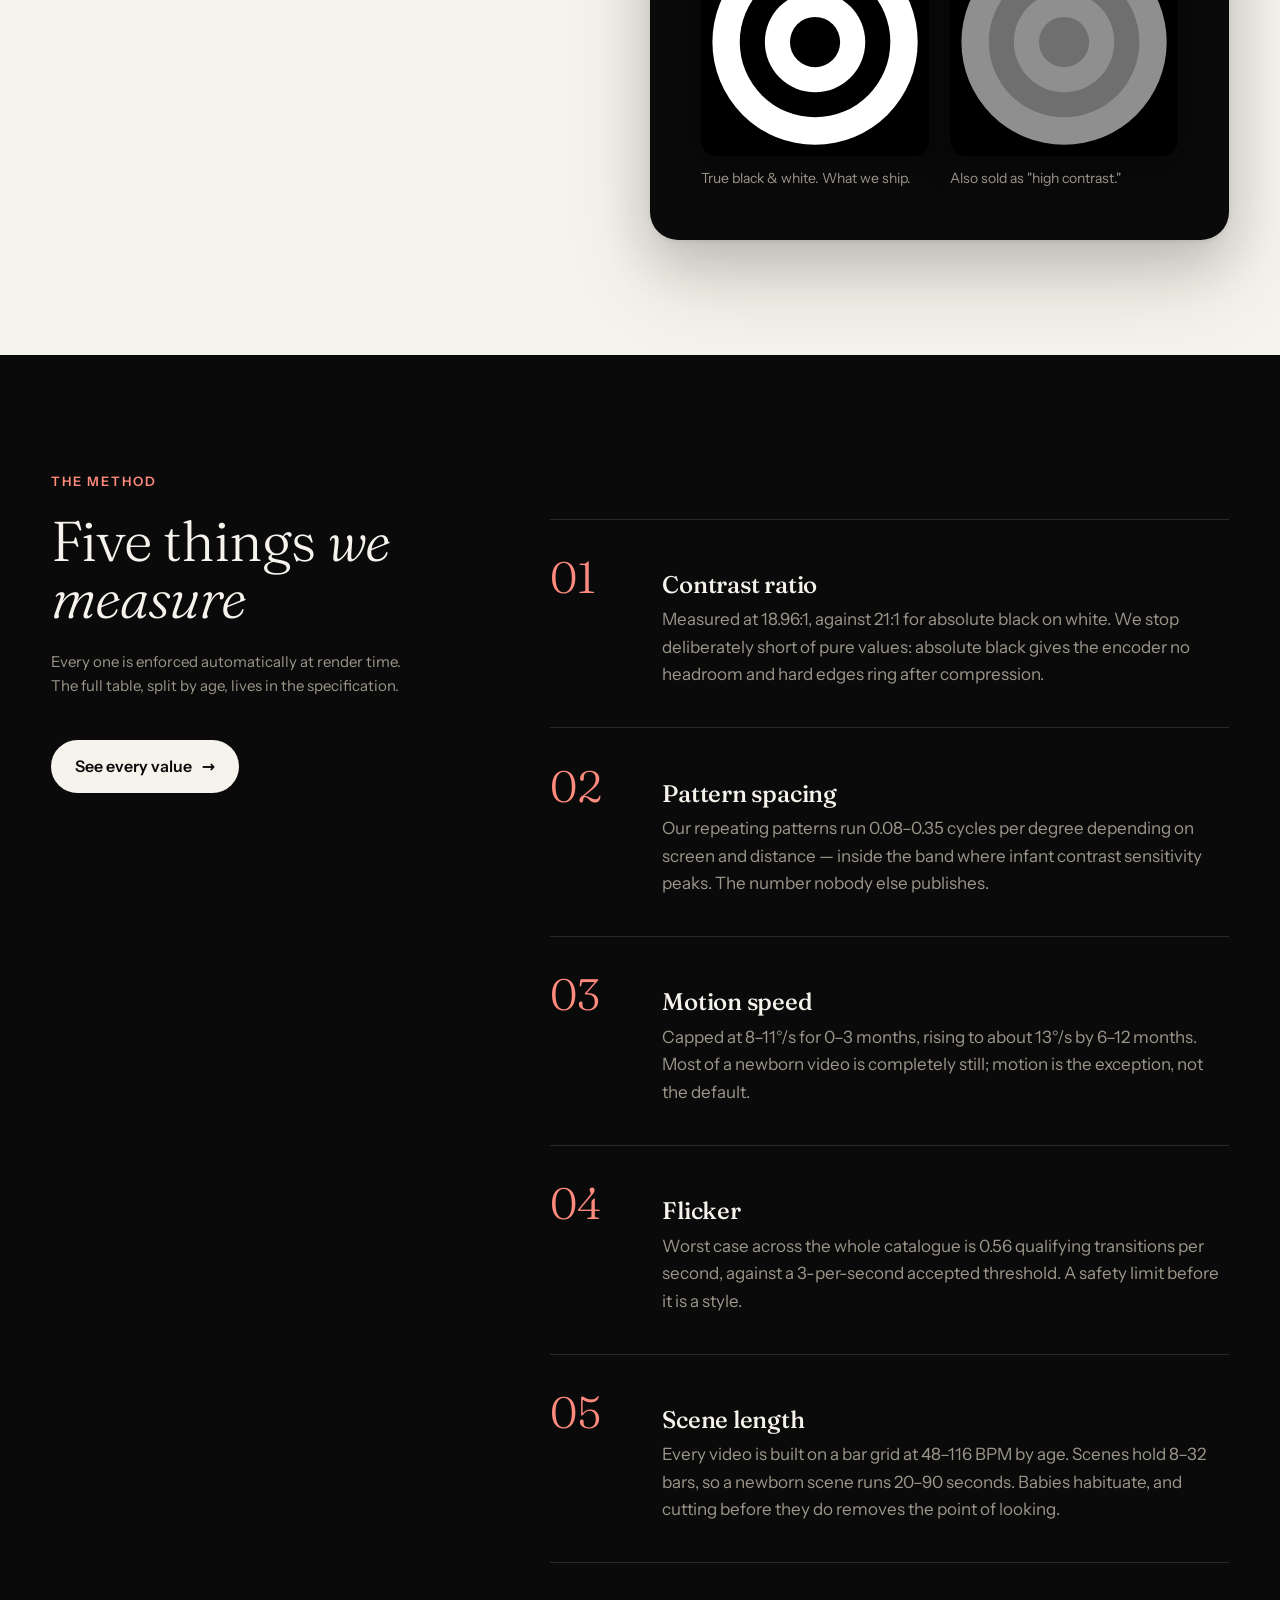
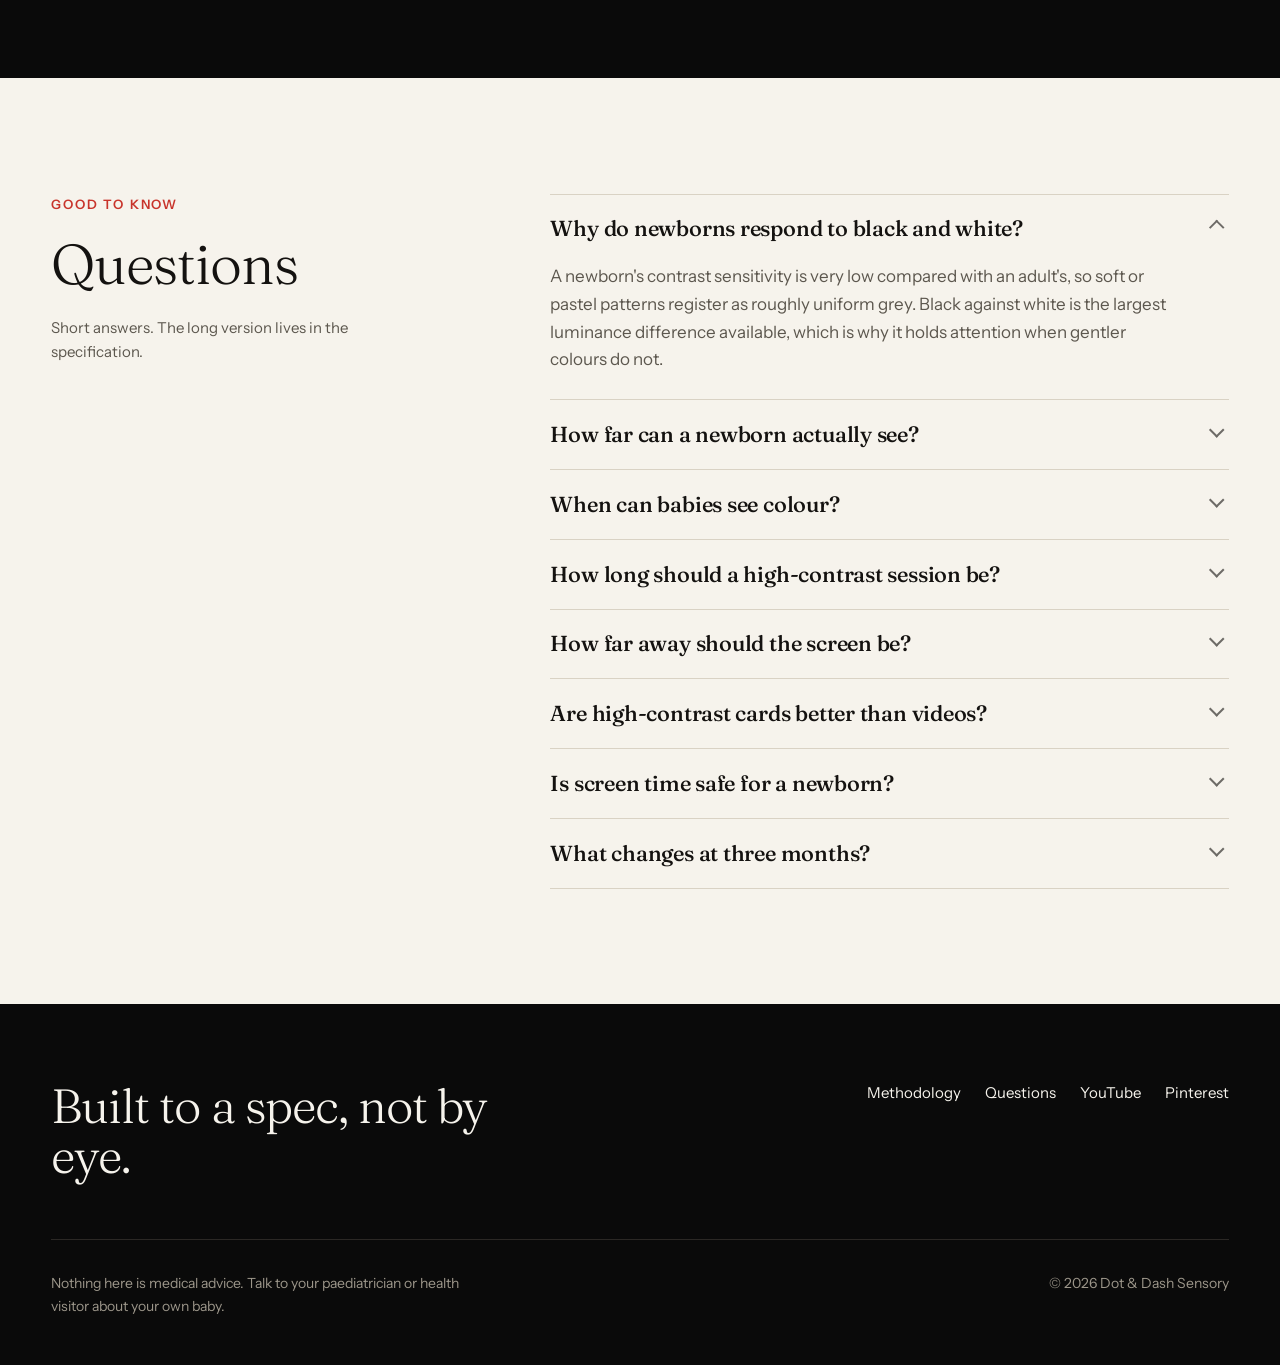
==== commit 9323b680: "Add files via upload" ====
--- a/index.html
+++ b/index.html
@@ -3,8 +3,8 @@
 <head>
 <meta charset="utf-8">
 <meta name="viewport" content="width=device-width, initial-scale=1">
-<title>Dot &amp; Dash Sensory — high-contrast visual stimulation for babies 0–6 months</title>
-<meta name="description" content="High-contrast baby sensory video built to a published specification: measured contrast, pattern spacing and motion speed, by age band from 0 to 6 months.">
+<title>Dot &amp; Dash Sensory — high-contrast visual stimulation for babies 0–12 months</title>
+<meta name="description" content="High-contrast baby sensory video built to a published specification: measured contrast, pattern spacing and motion speed, by age band from 0 to 12 months.">
 <link rel="icon" type="image/png" href="[data-uri]">
 <meta name="theme-color" content="#0a0a0a">
 <link rel="canonical" href="https://dotanddashsensory.com/">
@@ -230,7 +230,7 @@
 
 </style>
 <script type="application/ld+json">
-{"@context":"https://schema.org","@type":"Organization","name":"Dot & Dash Sensory","url":"https://dotanddashsensory.com/","description":"Dot & Dash Sensory makes high-contrast visual stimulation videos for babies 0–6 months, built on measured contrast, pattern and motion research.","sameAs":["https://www.youtube.com/@REPLACE","https://www.pinterest.com/REPLACE/"]}
+{"@context":"https://schema.org","@type":"Organization","name":"Dot & Dash Sensory","url":"https://dotanddashsensory.com/","description":"Dot & Dash Sensory makes high-contrast visual stimulation videos for babies 0–12 months, built on measured contrast, pattern and motion research.","sameAs":["https://www.youtube.com/@DotDashSensory","https://www.pinterest.com/dotdashsensory/"]}
 </script>
 <script type="application/ld+json">
 {"@context":"https://schema.org","@type":"FAQPage","mainEntity":[
@@ -244,7 +244,6 @@
 </head>
 <body>
 
-<p class="draftbar"><strong>Draft.</strong> Delete this bar, fill every dashed value, and replace the social handles in the source before publishing.</p>
 
 <header class="nav on-dark">
   <div class="g"><div class="c1-13 row">
@@ -255,7 +254,7 @@
     <nav>
       <a href="/methodology.html">Methodology</a>
       <a href="#questions" class="hide-s">Questions</a>
-      <a href="https://www.youtube.com/@REPLACE">YouTube</a>
+      <a href="https://www.youtube.com/@DotDashSensory">YouTube</a>
     </nav>
   </div></div>
 </header>
@@ -334,11 +333,11 @@
     </div>
     <div class="c6-13">
       <div class="specs">
-        <div class="spec"><div class="n">01</div><div class="t"><h3>Contrast ratio</h3><p>The luminance difference between the lightest and darkest parts of a frame. Pure values only — never near-black, never off-white.</p></div></div>
-        <div class="spec"><div class="n">02</div><div class="t"><h3>Pattern spacing</h3><p>How fine the pattern is, in cycles per degree of visual angle. Finer than a baby can resolve is not a stimulus — it is grey. The number nobody else publishes.</p></div></div>
-        <div class="spec"><div class="n">03</div><div class="t"><h3>Motion speed</h3><p>Degrees of visual angle per second. Smooth tracking develops over months, so early videos move slowly enough to be followed.</p></div></div>
-        <div class="spec"><div class="n">04</div><div class="t"><h3>Flicker</h3><p>Full-field brightness changes per second, capped far below any published photosensitivity threshold. A safety limit before it is a style.</p></div></div>
-        <div class="spec"><div class="n">05</div><div class="t"><h3>Scene length</h3><p>How long one pattern holds. Babies habituate, and cutting before they do removes the point of looking.</p></div></div>
+        <div class="spec"><div class="n">01</div><div class="t"><h3>Contrast ratio</h3><p>Measured at 18.96:1, against 21:1 for absolute black on white. We stop deliberately short of pure values: absolute black gives the encoder no headroom and hard edges ring after compression.</p></div></div>
+        <div class="spec"><div class="n">02</div><div class="t"><h3>Pattern spacing</h3><p>Our repeating patterns run 0.08–0.35 cycles per degree depending on screen and distance — inside the band where infant contrast sensitivity peaks. The number nobody else publishes.</p></div></div>
+        <div class="spec"><div class="n">03</div><div class="t"><h3>Motion speed</h3><p>Capped at 8–11°/s for 0–3 months, rising to about 13°/s by 6–12 months. Most of a newborn video is completely still; motion is the exception, not the default.</p></div></div>
+        <div class="spec"><div class="n">04</div><div class="t"><h3>Flicker</h3><p>Worst case across the whole catalogue is 0.56 qualifying transitions per second, against a 3-per-second accepted threshold. A safety limit before it is a style.</p></div></div>
+        <div class="spec"><div class="n">05</div><div class="t"><h3>Scene length</h3><p>Every video is built on a bar grid at 48–116 BPM by age. Scenes hold 8–32 bars, so a newborn scene runs 20–90 seconds. Babies habituate, and cutting before they do removes the point of looking.</p></div></div>
       </div>
     </div>
   </div>
@@ -357,10 +356,10 @@
         <details><summary>How far can a newborn actually see?</summary><div class="a"><p>Clearest vision at birth is at roughly 20 to 30 centimetres — about the distance from a feeding baby's eyes to the face of whoever is holding them. Detail beyond that falls away quickly in the first weeks.</p></div></details>
         <details><summary>When can babies see colour?</summary><div class="a"><p>Colour vision emerges gradually over the first months rather than switching on at a fixed date. Red is generally distinguished before green and blue, and by around five to six months colour discrimination is much closer to an adult's.</p></div></details>
         <details><summary>How long should a high-contrast session be?</summary><div class="a"><p>Let the baby end it rather than the clock. Turning away, glazing over, fussing or arching are all signals they have had enough, and at this age a few minutes of engaged looking is a complete session.</p></div></details>
-        <details><summary>How far away should the screen be?</summary><div class="a"><p>The specification assumes <span class="flag">DISTANCE cm</span> at <span class="flag">SCREEN SIZE</span>. Pattern spacing is calculated from that distance, so moving much closer or further changes what your baby is actually seeing.</p></div></details>
+        <details><summary>How far away should the screen be?</summary><div class="a"><p>There is no single right answer, so we publish the maths instead of a rule. A phone at 40&nbsp;cm, a tablet at 50&nbsp;cm and a TV at 2.5&nbsp;m all land within a fairly narrow band — roughly 74 to 97 pixels per degree of your baby's visual field — so the patterns work across all three. The <a href="/methodology.html#viewing">full table is on the methodology page</a>.</p></div></details>
         <details><summary>Are high-contrast cards better than videos?</summary><div class="a"><p>For most families under six months, yes. Cards involve no screen, they can be held at exactly the right distance, and the baby controls how long they look. Video wins on one thing only: your hands are free.</p></div></details>
         <details><summary>Is screen time safe for a newborn?</summary><div class="a"><p>Paediatric guidance generally discourages screen media below around 18 to 24 months, apart from video calls. That guidance exists and we are not going to argue with it. The specification describes what is on the screen for parents who decide to use one anyway.</p></div></details>
-        <details><summary>What changes at three months?</summary><div class="a"><p>Detail resolution improves, tracking becomes smoother, and colour starts to come in. The 3–6 month videos widen pattern spacing, allow faster motion, and <span class="flag">state what you do with colour here</span>.</p></div></details>
+        <details><summary>What changes at three months?</summary><div class="a"><p>Detail resolution improves, tracking becomes smoother, and colour starts to come in. That is where our tier 2 videos begin: a single red is introduced, and nothing else. Yellow and blue are held back until the 6–12 month tier, and motion speeds rise from roughly 8°/s to 13°/s across the three bands.</p></div></details>
       </div>
     </div>
   </div>
@@ -373,8 +372,8 @@
       <nav>
         <a href="/methodology.html">Methodology</a>
         <a href="#questions">Questions</a>
-        <a href="https://www.youtube.com/@REPLACE">YouTube</a>
-        <a href="https://www.pinterest.com/REPLACE/">Pinterest</a>
+        <a href="https://www.youtube.com/@DotDashSensory">YouTube</a>
+        <a href="https://www.pinterest.com/dotdashsensory/">Pinterest</a>
       </nav>
     </div>
     <div class="bottom">
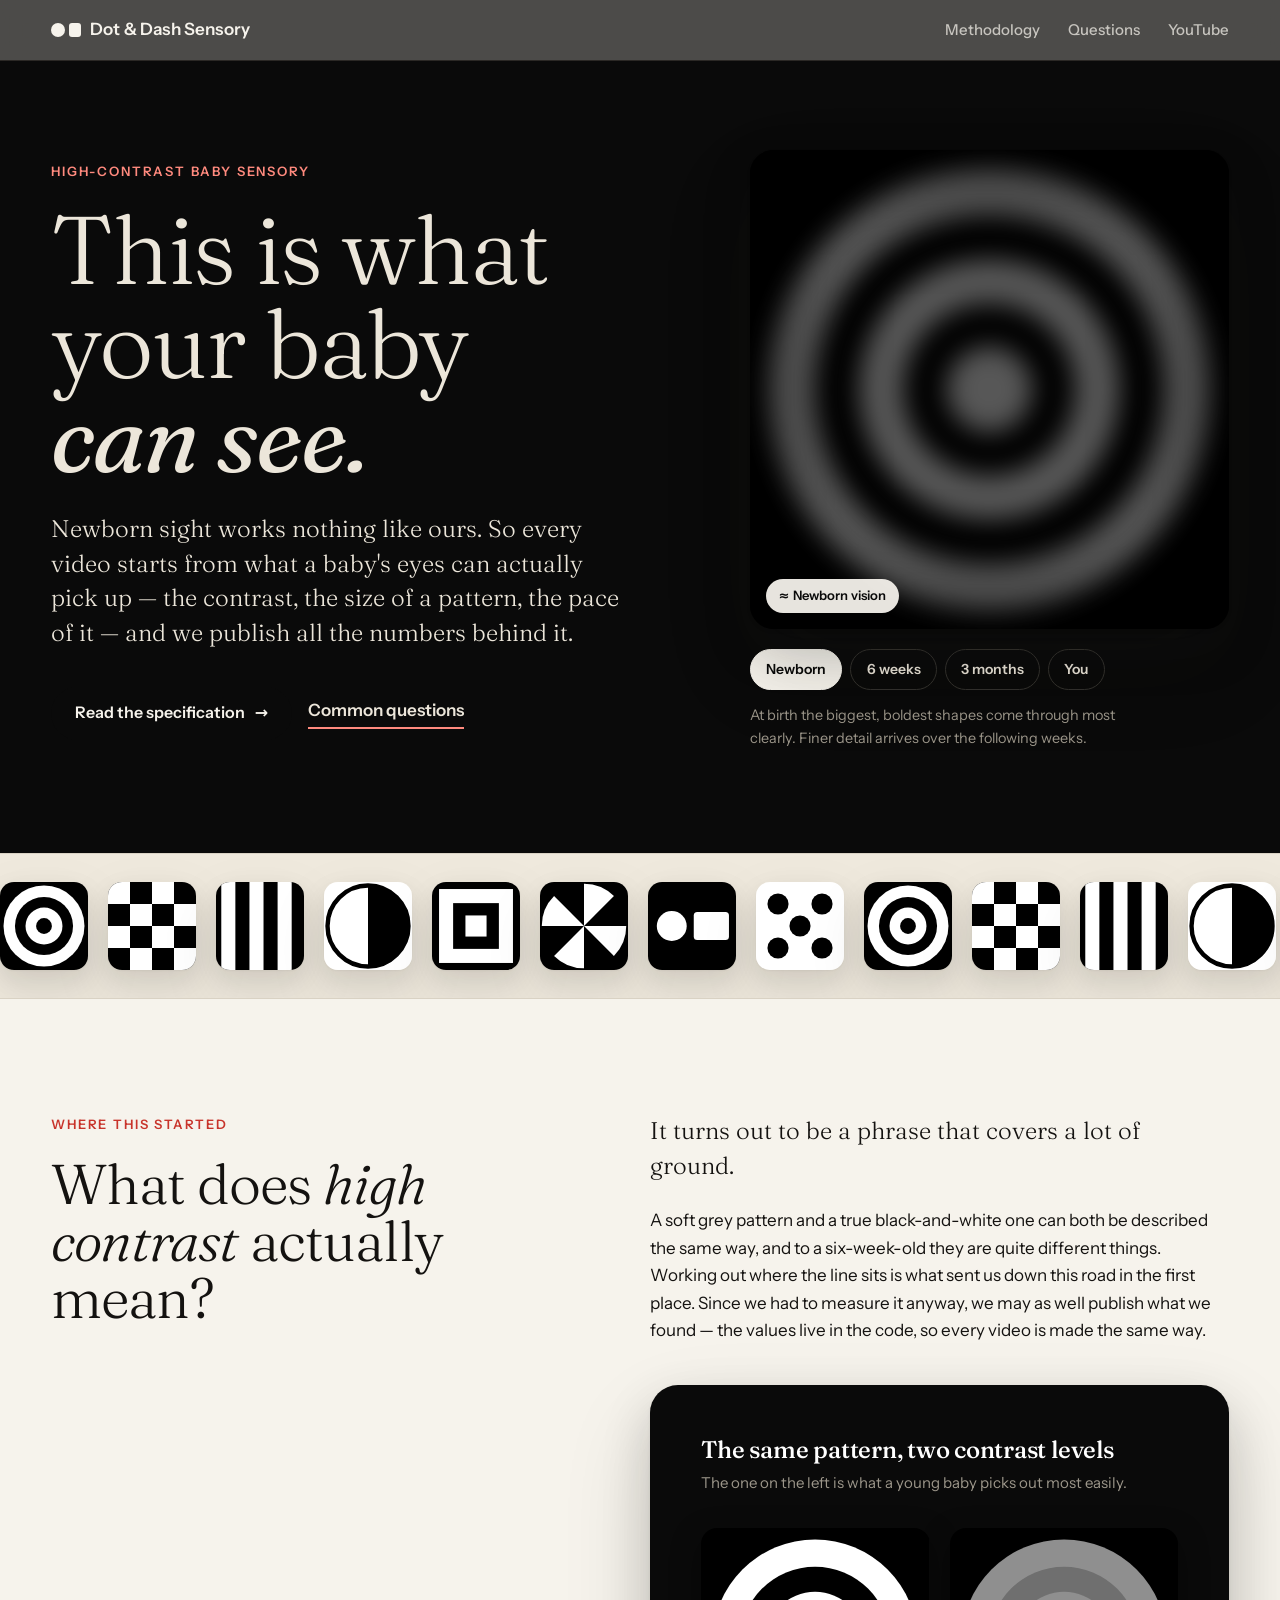
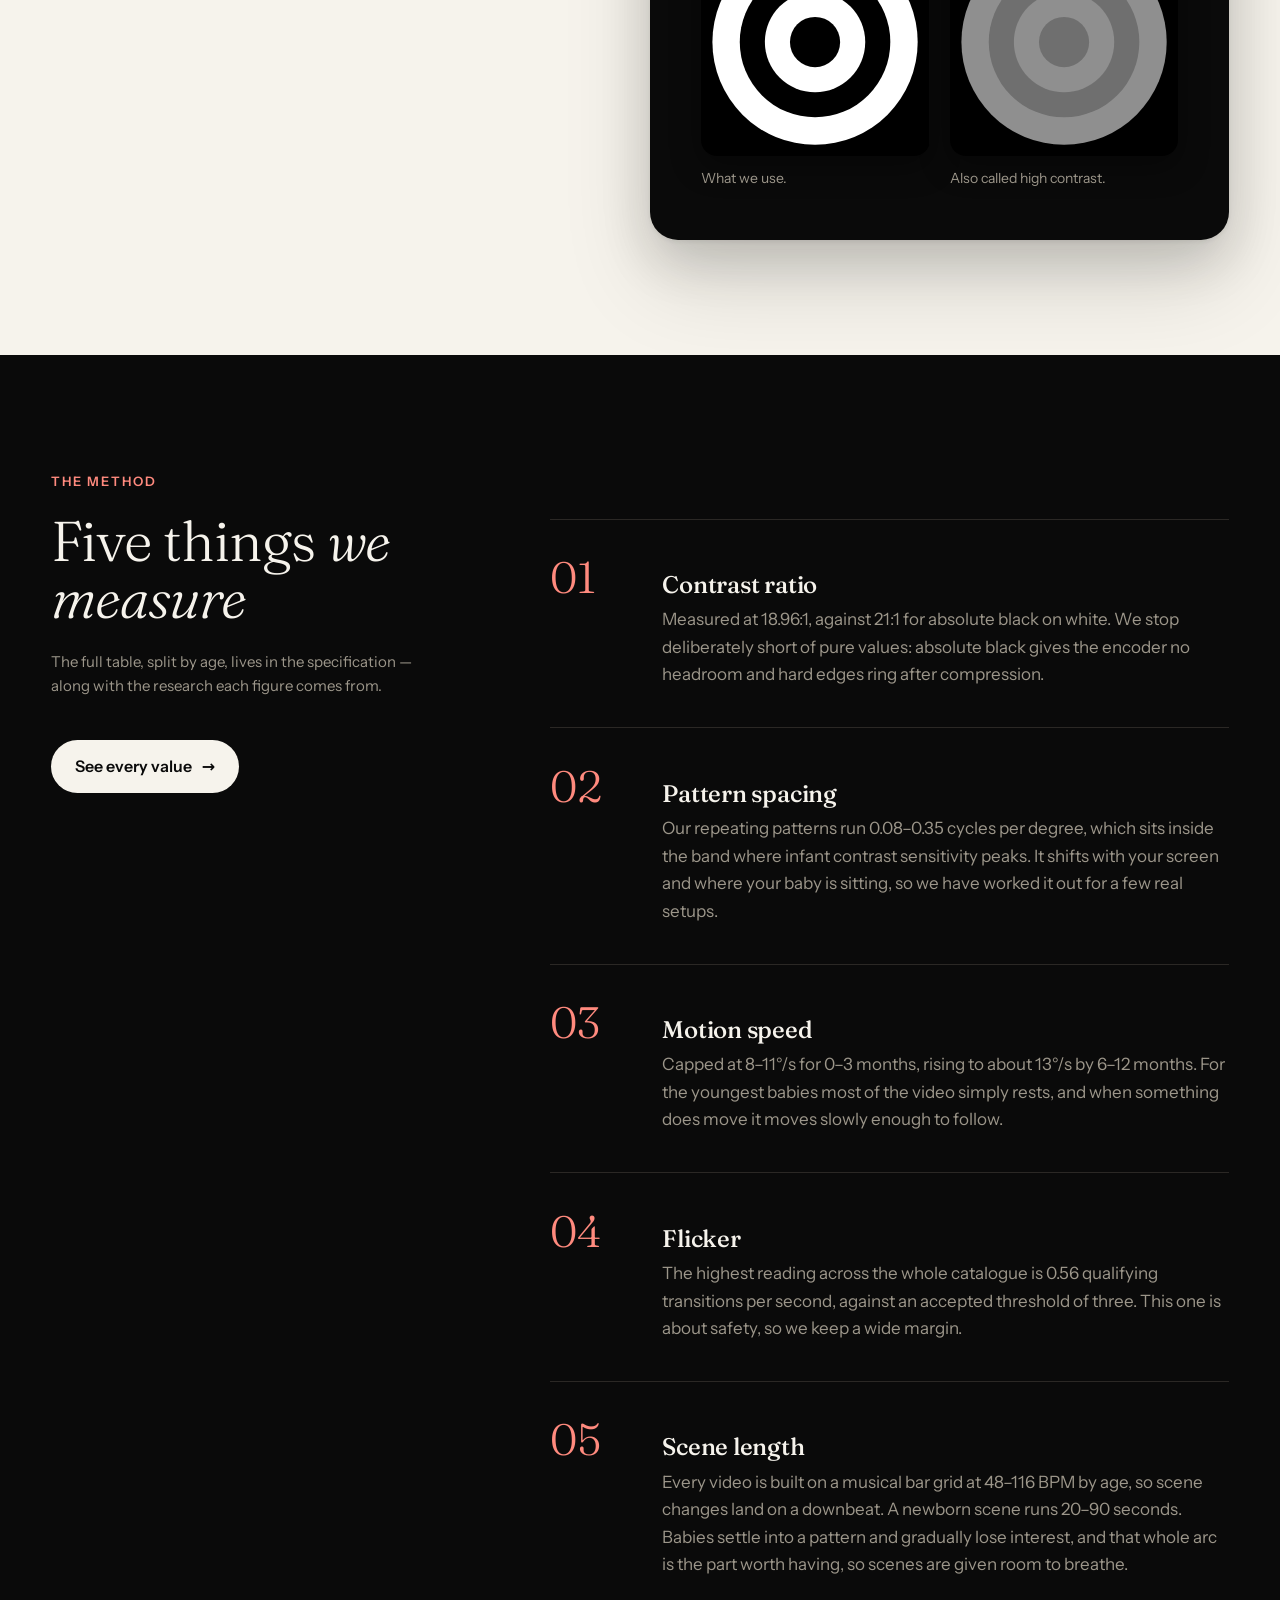
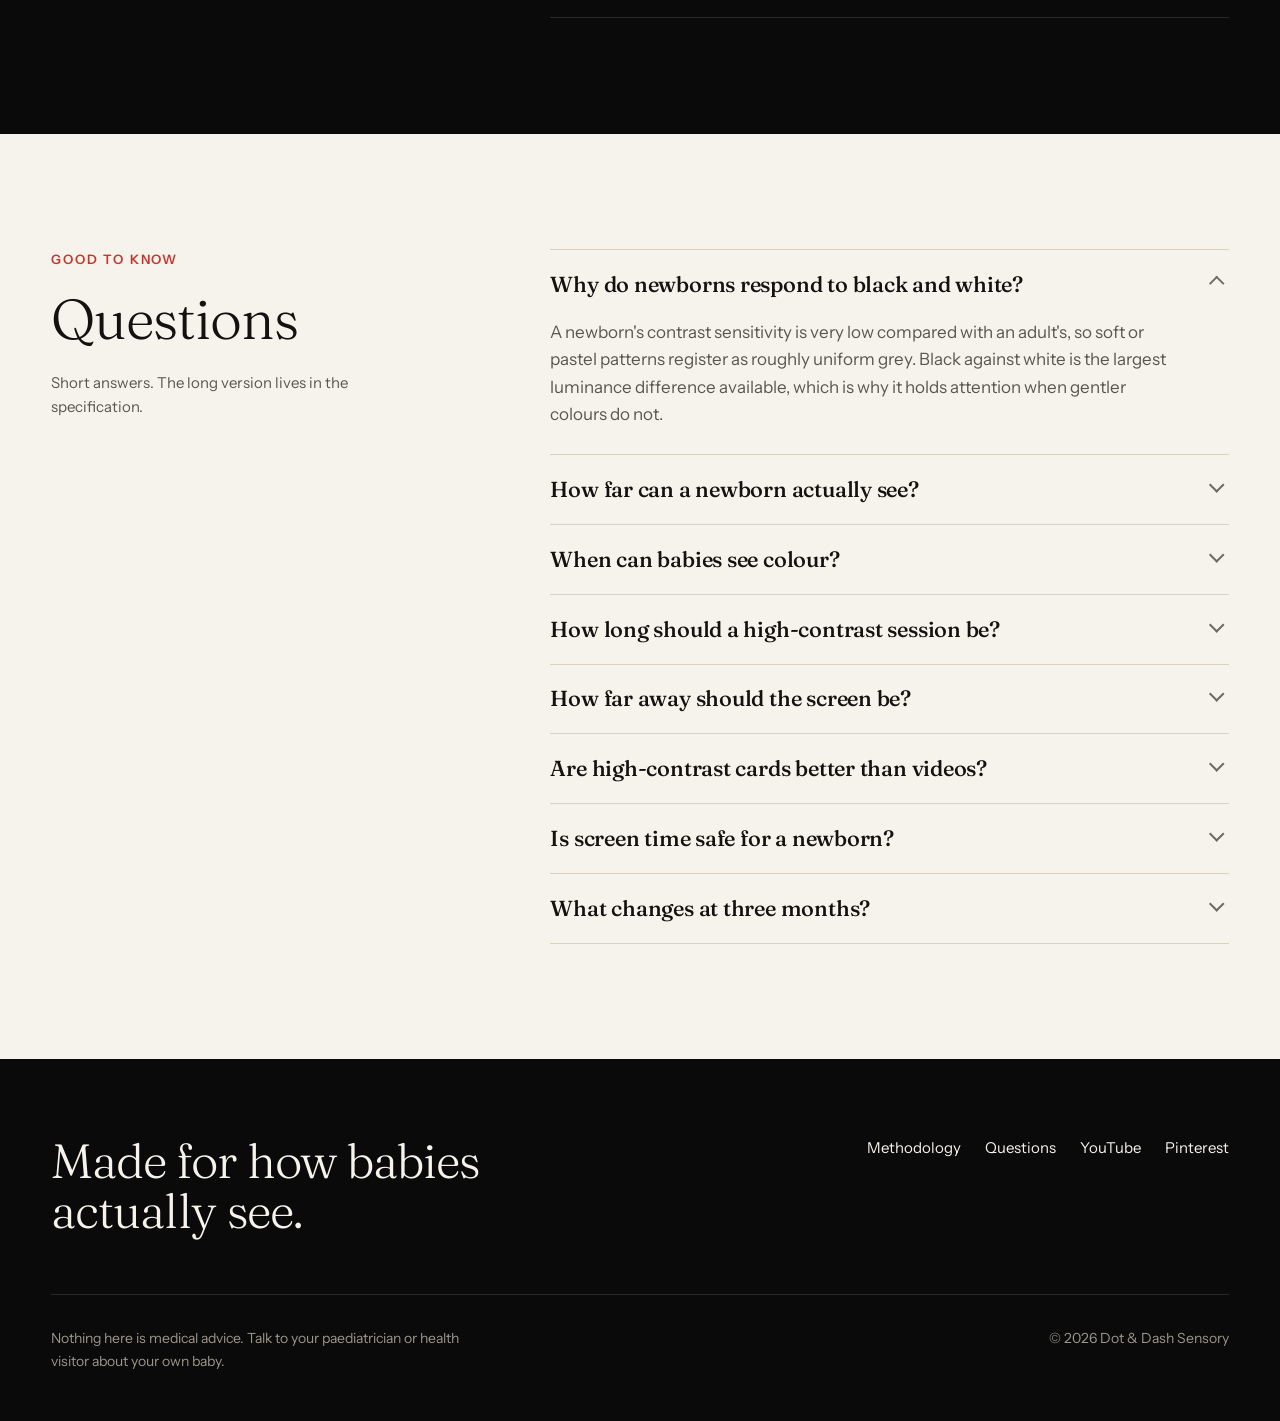
==== commit d2b160a4: "Add files via upload" ====
--- a/index.html
+++ b/index.html
@@ -238,7 +238,7 @@
 {"@type":"Question","name":"How far can a newborn actually see?","acceptedAnswer":{"@type":"Answer","text":"Clearest vision at birth is at roughly 20 to 30 centimetres, about the distance from a feeding baby's eyes to the face of whoever is holding them. Detail beyond that falls away quickly in the first weeks."}},
 {"@type":"Question","name":"When can babies see colour?","acceptedAnswer":{"@type":"Answer","text":"Colour vision emerges gradually over the first months rather than switching on at a fixed date. Red is generally distinguished before green and blue, and by around five to six months colour discrimination is much closer to an adult's."}},
 {"@type":"Question","name":"How long should a high-contrast session be?","acceptedAnswer":{"@type":"Answer","text":"Let the baby end it rather than the clock. Turning away, glazing over, fussing or arching are all signals they have had enough, and at this age a few minutes of engaged looking is a complete session."}},
-{"@type":"Question","name":"Are high-contrast cards better than videos?","acceptedAnswer":{"@type":"Answer","text":"For most families under six months, yes. Cards involve no screen, they can be held at exactly the right distance, and the baby controls how long they look. Video wins on one thing only: your hands are free."}},
+{"@type":"Question","name":"Are high-contrast cards better than videos?","acceptedAnswer":{"@type":"Answer","text":"For most families under six months, cards are the lovely option. No screen, you can hold them at exactly the right distance, and your baby decides how long to look. Video earns its place on the days when your hands are full."}},
 {"@type":"Question","name":"Is screen time safe for a newborn?","acceptedAnswer":{"@type":"Answer","text":"Paediatric guidance generally discourages screen media below around 18 to 24 months, apart from video calls. That guidance exists and we do not argue with it. The specification describes what is on the screen for parents who decide to use one anyway."}}]}
 </script>
 </head>
@@ -264,7 +264,7 @@
     <div class="c1-6">
       <p class="kicker">High-contrast baby sensory</p>
       <h1>This is what your baby <em>can see.</em></h1>
-      <p class="lede">Not what you see. Every video is built to a published specification — measured contrast, pattern and motion — because designing for infant eyes by adult eyes gets it wrong before it starts.</p>
+      <p class="lede">Newborn sight works nothing like ours. So every video starts from what a baby's eyes can actually pick up — the contrast, the size of a pattern, the pace of it — and we publish all the numbers behind it.</p>
       <div class="cta">
         <a class="btn" href="/methodology.html">Read the specification <span class="arw">→</span></a>
         <a class="link" href="#questions">Common questions</a>
@@ -282,12 +282,12 @@
         <span class="tag" id="tag">≈ Newborn vision</span>
       </div>
       <div class="ages" role="group" aria-label="Approximate vision at different ages">
-        <button type="button" data-b="13" data-o=".34" data-t="≈ Newborn vision" data-n="At birth, only the largest, boldest forms register. Everything finer averages out to grey." aria-pressed="true">Newborn</button>
+        <button type="button" data-b="13" data-o=".34" data-t="≈ Newborn vision" data-n="At birth the biggest, boldest shapes come through most clearly. Finer detail arrives over the following weeks." aria-pressed="true">Newborn</button>
         <button type="button" data-b="7"  data-o=".58" data-t="≈ 6 weeks" data-n="By six weeks, larger shapes resolve and gaze holds on a pattern noticeably longer." aria-pressed="false">6 weeks</button>
         <button type="button" data-b="3"  data-o=".82" data-t="≈ 3 months" data-n="Around three months, finer detail arrives, tracking smooths, and red starts to separate out." aria-pressed="false">3 months</button>
-        <button type="button" data-b="0"  data-o="1"   data-t="Adult vision" data-n="Adult vision, for comparison — the version you have been designing for without meaning to." aria-pressed="false">You</button>
-      </div>
-      <p class="viewer-note" id="note" aria-live="polite">At birth, only the largest, boldest forms register. Everything finer averages out to grey.</p>
+        <button type="button" data-b="0"  data-o="1"   data-t="Adult vision" data-n="Adult vision, for comparison. Quite a difference." aria-pressed="false">You</button>
+      </div>
+      <p class="viewer-note" id="note" aria-live="polite">At birth the biggest, boldest shapes come through most clearly. Finer detail arrives over the following weeks.</p>
     </div>
   </div>
 </div>
@@ -299,23 +299,23 @@
 <section>
   <div class="g">
     <div class="c1-5">
-      <p class="kicker">The problem</p>
-      <h2>"High contrast" <em>means nothing</em> on its own</h2>
+      <p class="kicker">Where this started</p>
+      <h2>What does <em>high contrast</em> actually mean?</h2>
     </div>
     <div class="c7-13">
-      <p class="lede" style="margin-bottom:1.5rem">Search for high-contrast baby videos and you get thousands of results with no way to tell them apart.</p>
-      <p>Mid-grey on white is sold under the same label as true black on white — and for an infant those are not remotely the same stimulus. So we publish the numbers instead of asking you to take our word for it. Every value is enforced when a video renders. A frame outside the specification does not ship.</p>
+      <p class="lede" style="margin-bottom:1.5rem">It turns out to be a phrase that covers a lot of ground.</p>
+      <p>A soft grey pattern and a true black-and-white one can both be described the same way, and to a six-week-old they are quite different things. Working out where the line sits is what sent us down this road in the first place. Since we had to measure it anyway, we may as well publish what we found — the values live in the code, so every video is made the same way.</p>
       <div class="slab" style="margin-top:2.5rem">
-        <h3 style="color:#fff">The same pattern, two contrast ratios</h3>
-        <p class="sm" style="color:#9c968a">One of these is close to invisible to a six-week-old. Guess which.</p>
+        <h3 style="color:#fff">The same pattern, two contrast levels</h3>
+        <p class="sm" style="color:#9c968a">The one on the left is what a young baby picks out most easily.</p>
         <div class="pair">
           <figure>
             <div class="frame"><svg viewBox="0 0 200 200" role="img" aria-label="Bullseye in pure white on black"><rect width="200" height="200" fill="#000"/><circle cx="100" cy="100" r="90" fill="#fff"/><circle cx="100" cy="100" r="66" fill="#000"/><circle cx="100" cy="100" r="44" fill="#fff"/><circle cx="100" cy="100" r="22" fill="#000"/></svg></div>
-            <figcaption>True black &amp; white. What we ship.</figcaption>
+            <figcaption>What we use.</figcaption>
           </figure>
           <figure>
             <div class="frame"><svg viewBox="0 0 200 200" role="img" aria-label="The same bullseye in mid grey, nearly uniform"><rect width="200" height="200" fill="#000"/><circle cx="100" cy="100" r="90" fill="#8f8f8f"/><circle cx="100" cy="100" r="66" fill="#6f6f6f"/><circle cx="100" cy="100" r="44" fill="#8f8f8f"/><circle cx="100" cy="100" r="22" fill="#6f6f6f"/></svg></div>
-            <figcaption>Also sold as "high contrast."</figcaption>
+            <figcaption>Also called high contrast.</figcaption>
           </figure>
         </div>
       </div>
@@ -328,16 +328,16 @@
     <div class="c1-4">
       <p class="kicker">The method</p>
       <h2>Five things <em>we measure</em></h2>
-      <p class="sm" style="margin-top:1.5rem">Every one is enforced automatically at render time. The full table, split by age, lives in the specification.</p>
+      <p class="sm" style="margin-top:1.5rem">The full table, split by age, lives in the specification — along with the research each figure comes from.</p>
       <a class="btn" href="/methodology.html" style="margin-top:1.5rem">See every value <span class="arw">→</span></a>
     </div>
     <div class="c6-13">
       <div class="specs">
         <div class="spec"><div class="n">01</div><div class="t"><h3>Contrast ratio</h3><p>Measured at 18.96:1, against 21:1 for absolute black on white. We stop deliberately short of pure values: absolute black gives the encoder no headroom and hard edges ring after compression.</p></div></div>
-        <div class="spec"><div class="n">02</div><div class="t"><h3>Pattern spacing</h3><p>Our repeating patterns run 0.08–0.35 cycles per degree depending on screen and distance — inside the band where infant contrast sensitivity peaks. The number nobody else publishes.</p></div></div>
-        <div class="spec"><div class="n">03</div><div class="t"><h3>Motion speed</h3><p>Capped at 8–11°/s for 0–3 months, rising to about 13°/s by 6–12 months. Most of a newborn video is completely still; motion is the exception, not the default.</p></div></div>
-        <div class="spec"><div class="n">04</div><div class="t"><h3>Flicker</h3><p>Worst case across the whole catalogue is 0.56 qualifying transitions per second, against a 3-per-second accepted threshold. A safety limit before it is a style.</p></div></div>
-        <div class="spec"><div class="n">05</div><div class="t"><h3>Scene length</h3><p>Every video is built on a bar grid at 48–116 BPM by age. Scenes hold 8–32 bars, so a newborn scene runs 20–90 seconds. Babies habituate, and cutting before they do removes the point of looking.</p></div></div>
+        <div class="spec"><div class="n">02</div><div class="t"><h3>Pattern spacing</h3><p>Our repeating patterns run 0.08–0.35 cycles per degree, which sits inside the band where infant contrast sensitivity peaks. It shifts with your screen and where your baby is sitting, so we have worked it out for a few real setups.</p></div></div>
+        <div class="spec"><div class="n">03</div><div class="t"><h3>Motion speed</h3><p>Capped at 8–11°/s for 0–3 months, rising to about 13°/s by 6–12 months. For the youngest babies most of the video simply rests, and when something does move it moves slowly enough to follow.</p></div></div>
+        <div class="spec"><div class="n">04</div><div class="t"><h3>Flicker</h3><p>The highest reading across the whole catalogue is 0.56 qualifying transitions per second, against an accepted threshold of three. This one is about safety, so we keep a wide margin.</p></div></div>
+        <div class="spec"><div class="n">05</div><div class="t"><h3>Scene length</h3><p>Every video is built on a musical bar grid at 48–116 BPM by age, so scene changes land on a downbeat. A newborn scene runs 20–90 seconds. Babies settle into a pattern and gradually lose interest, and that whole arc is the part worth having, so scenes are given room to breathe.</p></div></div>
       </div>
     </div>
   </div>
@@ -357,8 +357,8 @@
         <details><summary>When can babies see colour?</summary><div class="a"><p>Colour vision emerges gradually over the first months rather than switching on at a fixed date. Red is generally distinguished before green and blue, and by around five to six months colour discrimination is much closer to an adult's.</p></div></details>
         <details><summary>How long should a high-contrast session be?</summary><div class="a"><p>Let the baby end it rather than the clock. Turning away, glazing over, fussing or arching are all signals they have had enough, and at this age a few minutes of engaged looking is a complete session.</p></div></details>
         <details><summary>How far away should the screen be?</summary><div class="a"><p>There is no single right answer, so we publish the maths instead of a rule. A phone at 40&nbsp;cm, a tablet at 50&nbsp;cm and a TV at 2.5&nbsp;m all land within a fairly narrow band — roughly 74 to 97 pixels per degree of your baby's visual field — so the patterns work across all three. The <a href="/methodology.html#viewing">full table is on the methodology page</a>.</p></div></details>
-        <details><summary>Are high-contrast cards better than videos?</summary><div class="a"><p>For most families under six months, yes. Cards involve no screen, they can be held at exactly the right distance, and the baby controls how long they look. Video wins on one thing only: your hands are free.</p></div></details>
-        <details><summary>Is screen time safe for a newborn?</summary><div class="a"><p>Paediatric guidance generally discourages screen media below around 18 to 24 months, apart from video calls. That guidance exists and we are not going to argue with it. The specification describes what is on the screen for parents who decide to use one anyway.</p></div></details>
+        <details><summary>Are high-contrast cards better than videos?</summary><div class="a"><p>For most families under six months, cards are the lovely option. No screen, you can hold them at exactly the right distance, and your baby decides how long to look. Video earns its place on the days when your hands are full.</p></div></details>
+        <details><summary>Is screen time safe for a newborn?</summary><div class="a"><p>Paediatric guidance generally discourages screen media below around 18 to 24 months, apart from video calls. We think that is sound, and we would rather say so. What we can offer is a clear account of what is on the screen, for the moments when a family does reach for one.</p></div></details>
         <details><summary>What changes at three months?</summary><div class="a"><p>Detail resolution improves, tracking becomes smoother, and colour starts to come in. That is where our tier 2 videos begin: a single red is introduced, and nothing else. Yellow and blue are held back until the 6–12 month tier, and motion speeds rise from roughly 8°/s to 13°/s across the three bands.</p></div></details>
       </div>
     </div>
@@ -368,7 +368,7 @@
 <footer>
   <div class="g"><div class="c1-13">
     <div class="top">
-      <p class="big">Built to a spec, not by eye.</p>
+      <p class="big">Made for how babies actually see.</p>
       <nav>
         <a href="/methodology.html">Methodology</a>
         <a href="#questions">Questions</a>
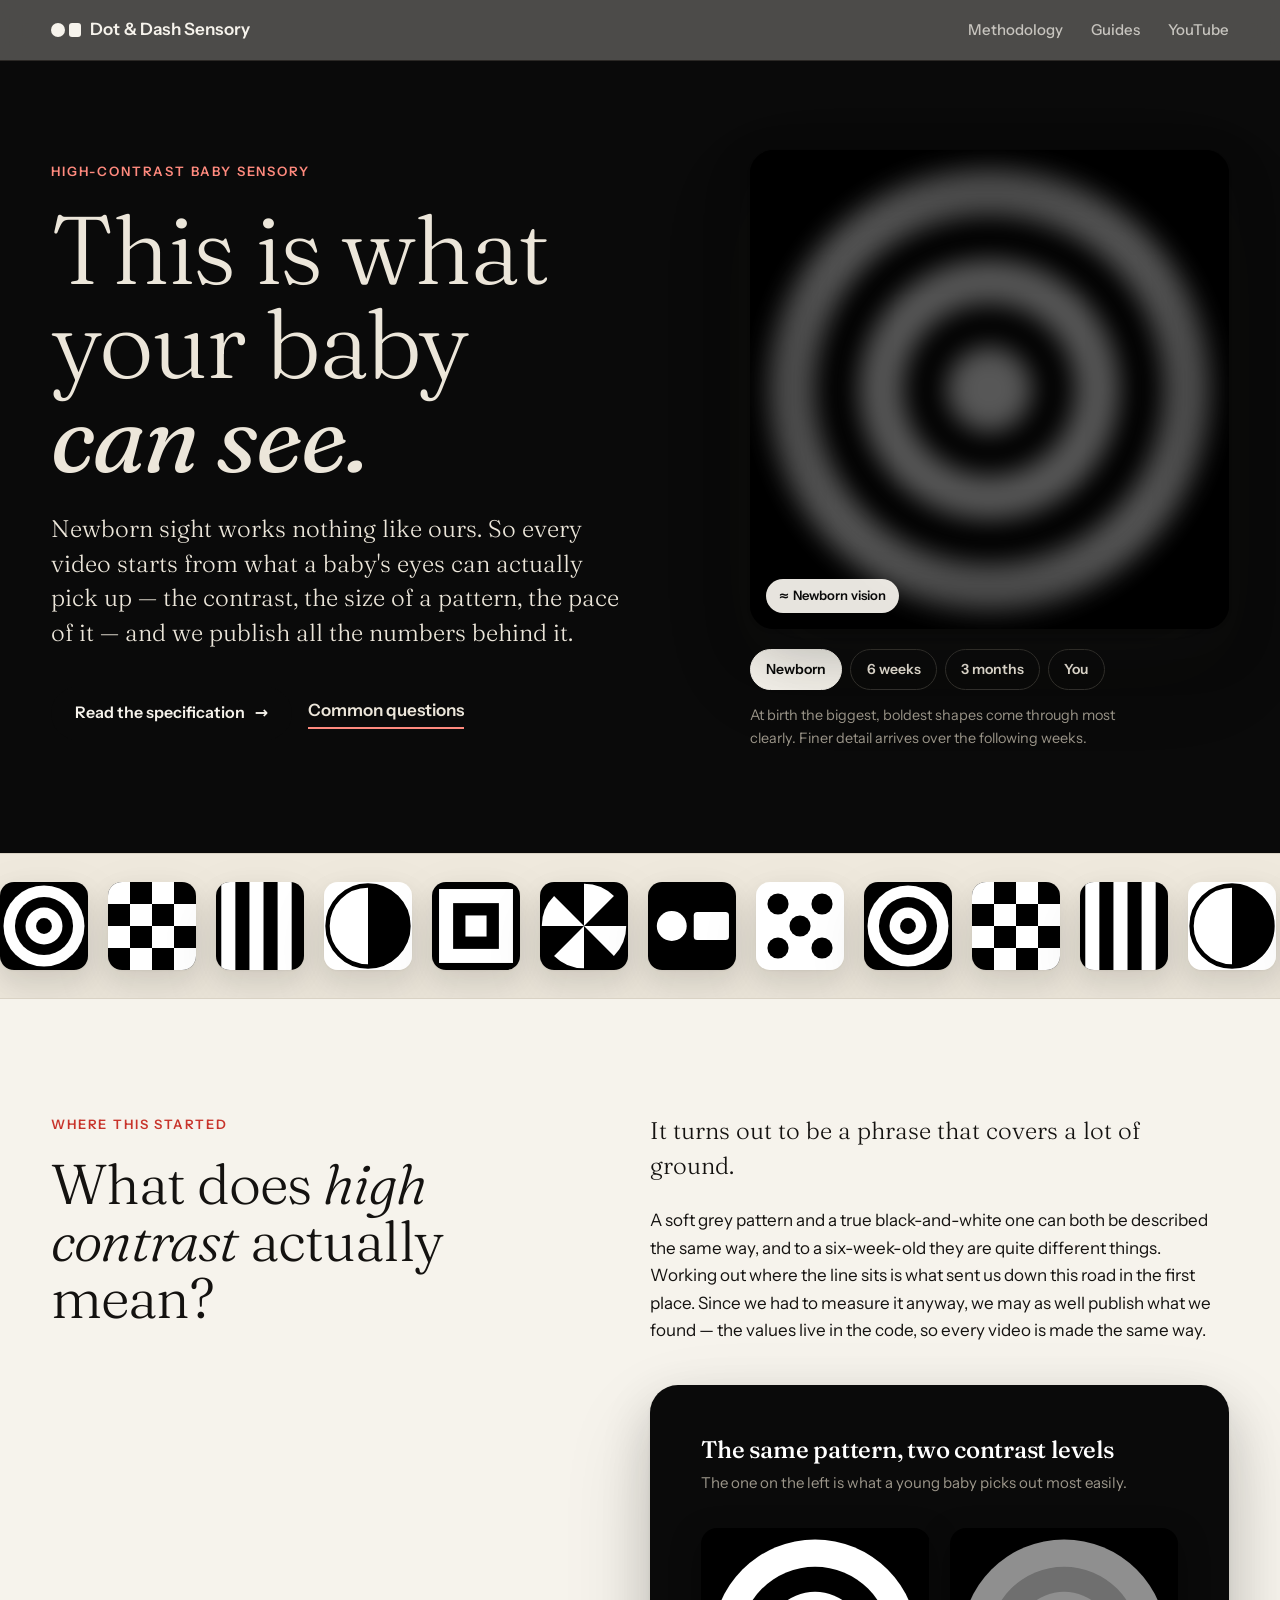
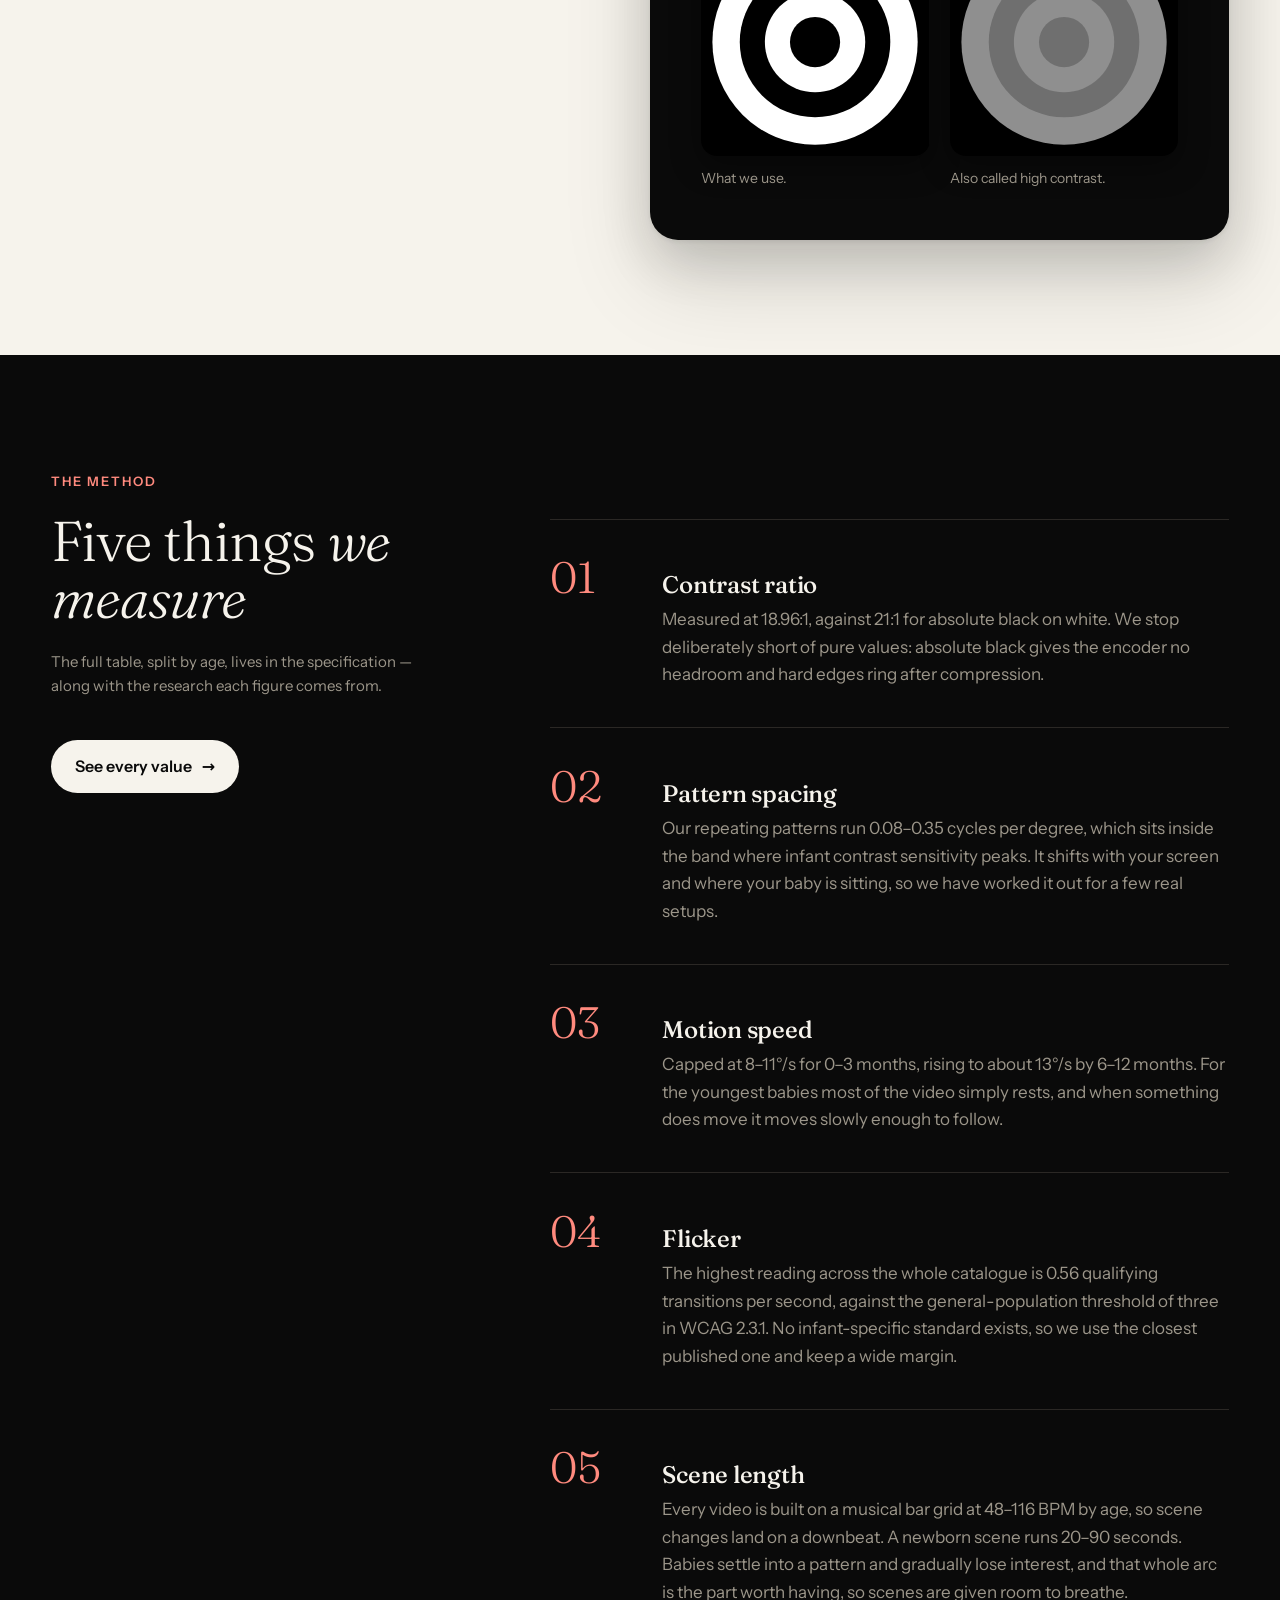
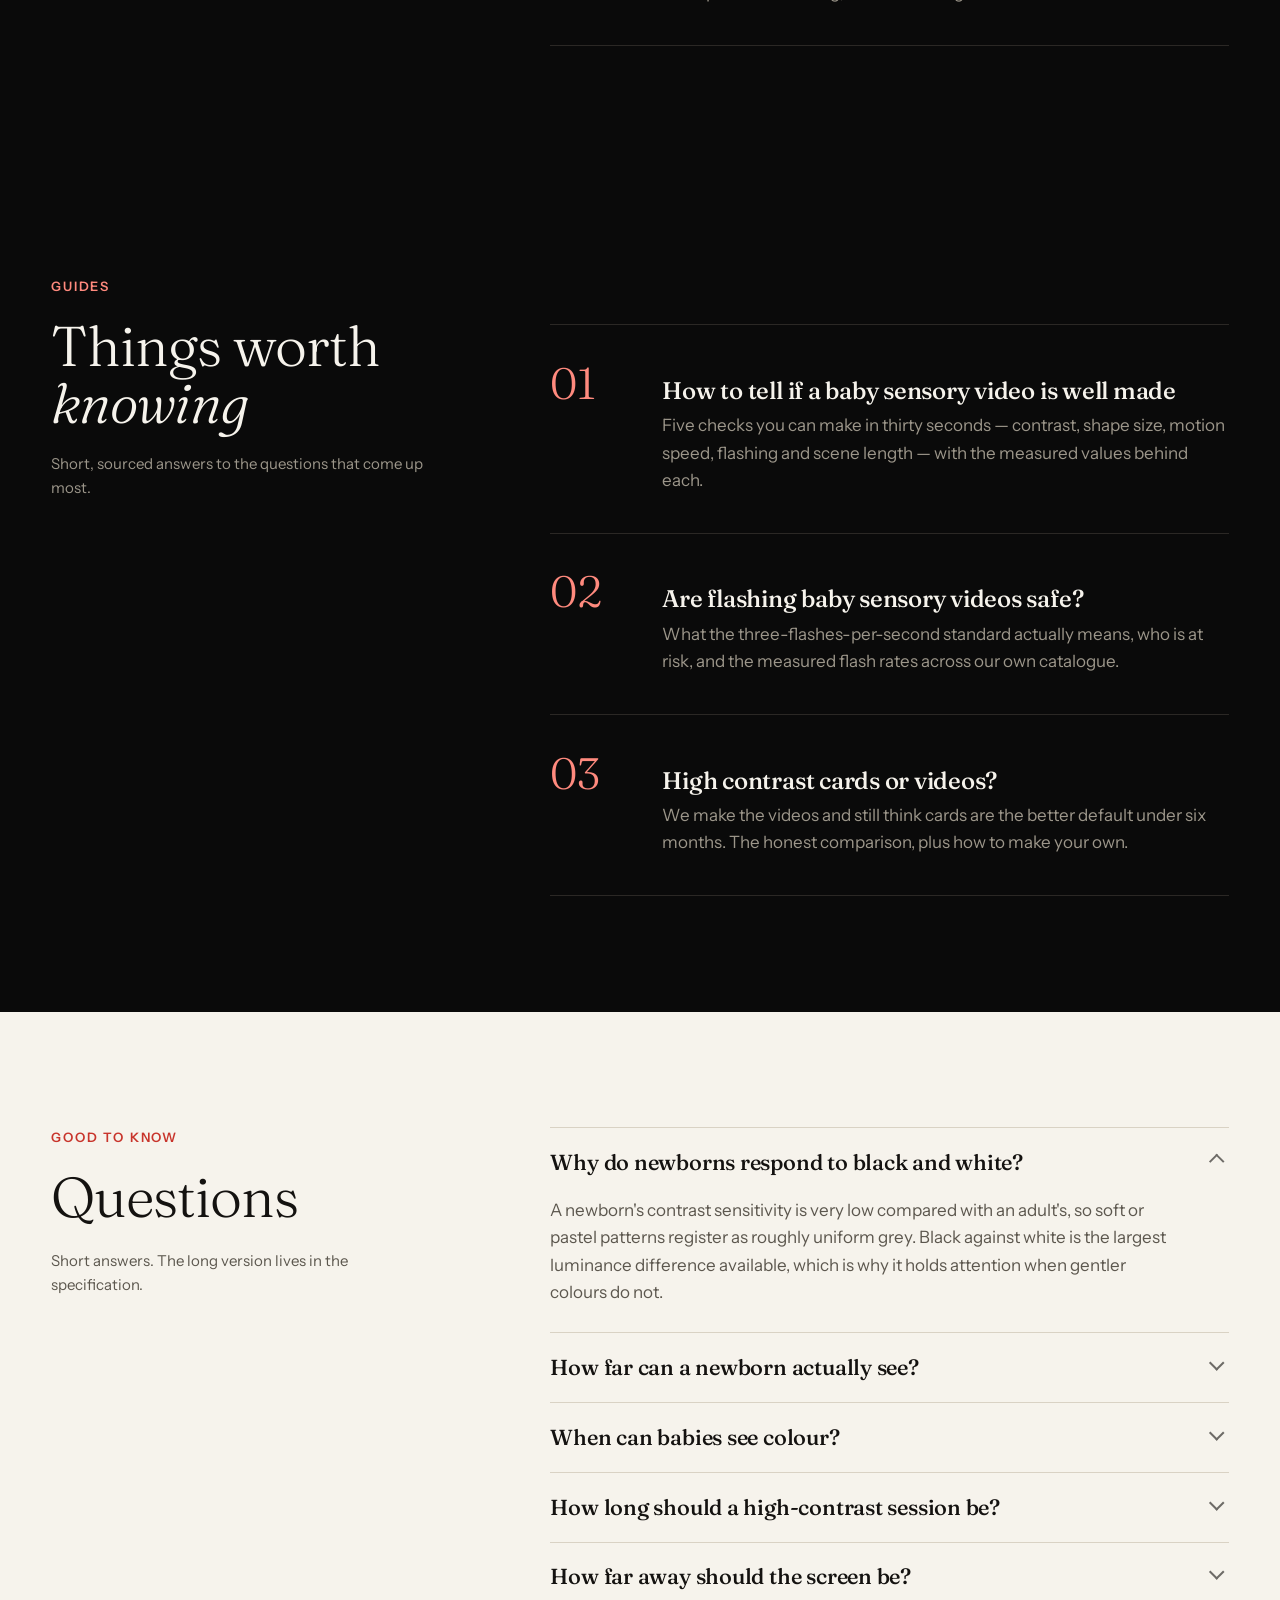
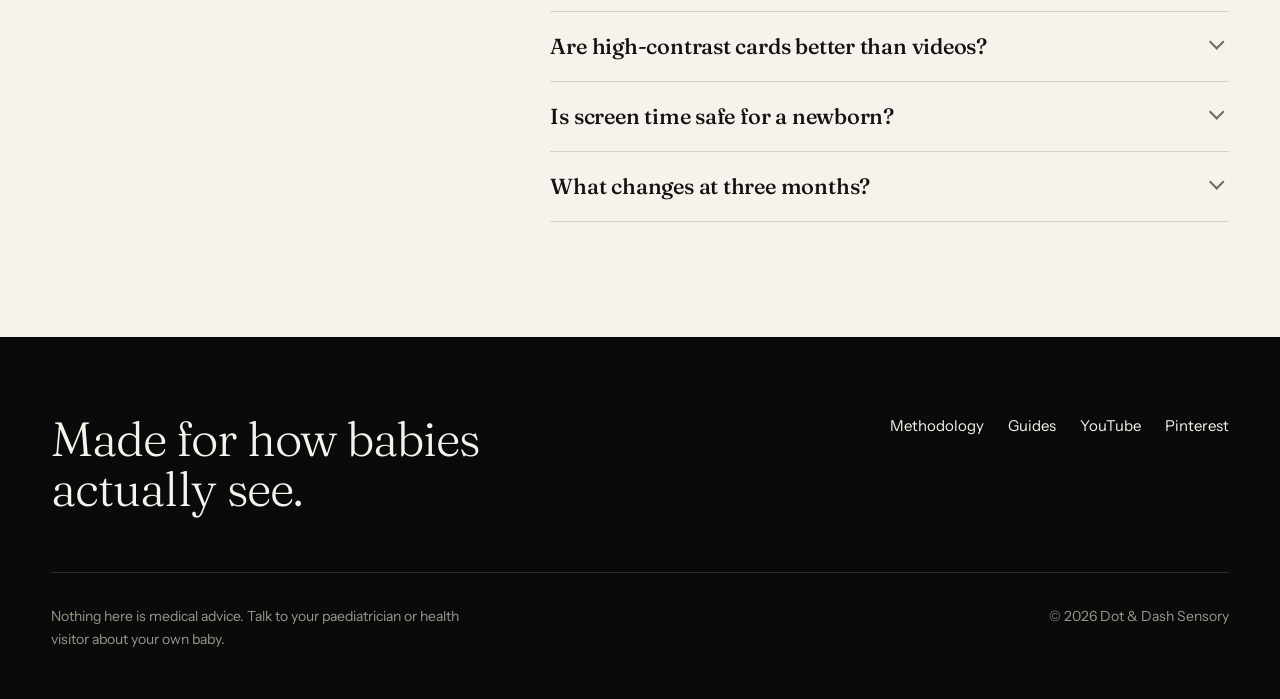
==== commit 41e31c86: "Add files via upload" ====
--- a/index.html
+++ b/index.html
@@ -5,230 +5,10 @@
 <meta name="viewport" content="width=device-width, initial-scale=1">
 <title>Dot &amp; Dash Sensory — high-contrast visual stimulation for babies 0–12 months</title>
 <meta name="description" content="High-contrast baby sensory video built to a published specification: measured contrast, pattern spacing and motion speed, by age band from 0 to 12 months.">
-<link rel="icon" type="image/png" href="[data-uri]">
+<link rel="icon" type="image/png" href="/favicon.png">
 <meta name="theme-color" content="#0a0a0a">
 <link rel="canonical" href="https://dotanddashsensory.com/">
-<style>
-@font-face{font-family:'Fraunces';font-style:normal;font-weight:300;font-display:swap;src:url([data-uri]) format('woff2')}
-@font-face{font-family:'Fraunces';font-style:normal;font-weight:400;font-display:swap;src:url([data-uri]) format('woff2')}
-@font-face{font-family:'Fraunces';font-style:normal;font-weight:500;font-display:swap;src:url([data-uri]) format('woff2')}
-@font-face{font-family:'Fraunces';font-style:italic;font-weight:400;font-display:swap;src:url([data-uri]) format('woff2')}
-@font-face{font-family:'Fraunces';font-style:italic;font-weight:300;font-display:swap;src:url([data-uri]) format('woff2')}
-@font-face{font-family:'InstrumentSans';font-style:normal;font-weight:400;font-display:swap;src:url([data-uri]) format('woff2')}
-@font-face{font-family:'InstrumentSans';font-style:normal;font-weight:500;font-display:swap;src:url([data-uri]) format('woff2')}
-@font-face{font-family:'InstrumentSans';font-style:normal;font-weight:600;font-display:swap;src:url([data-uri]) format('woff2')}
-@font-face{font-family:'InstrumentSans';font-style:normal;font-weight:700;font-display:swap;src:url([data-uri]) format('woff2')}
-
-:root{
-  --black:#0a0a0a;
-  --paper:#f6f3ec;
-  --paper-2:#efe9dd;
-  --ink:#141210;
-  --dim:#5c574e;
-  --line:#d9d2c4;
-  --line-dk:#2b2825;
-  --cream-on-black:#ece6da;
-  --dim-on-black:#9c968a;
-  --accent:#c8342b;
-  --pad:clamp(1.25rem,4vw,4rem);
-  --gut:clamp(1rem,1.6vw,1.75rem);
-  --max:1480px;
-  --shadow:0 1px 2px rgba(20,18,16,.04),0 8px 24px rgba(20,18,16,.08),0 24px 60px rgba(20,18,16,.10);
-  --shadow-lg:0 2px 4px rgba(20,18,16,.06),0 20px 50px rgba(20,18,16,.16),0 40px 90px rgba(20,18,16,.14);
-}
-
-*,*::before,*::after{box-sizing:border-box}
-html{-webkit-text-size-adjust:100%;scroll-behavior:smooth}
-
-body{
-  margin:0;background:var(--paper);color:var(--ink);
-  font-family:'InstrumentSans',system-ui,sans-serif;
-  font-size:1.0625rem;line-height:1.62;overflow-x:hidden;
-  -webkit-font-smoothing:antialiased;
-}
-
-.g{display:grid;grid-template-columns:repeat(12,minmax(0,1fr));column-gap:var(--gut);
-   max-width:var(--max);margin:0 auto;padding:0 var(--pad)}
-.c1-13{grid-column:1/13}.c1-6{grid-column:1/7}.c1-7{grid-column:1/8}.c1-5{grid-column:1/6}
-.c7-13{grid-column:7/13}.c8-13{grid-column:8/13}.c6-13{grid-column:6/13}.c2-12{grid-column:2/12}
-.c1-4{grid-column:1/5}.c5-13{grid-column:5/13}
-@media (max-width:60rem){
-  .c1-6,.c1-7,.c1-5,.c7-13,.c8-13,.c6-13,.c2-12,.c1-4,.c5-13{grid-column:1/13}
-}
-
-/* ── type ── */
-.serif{font-family:'Fraunces',Georgia,'Times New Roman',serif;font-optical-sizing:auto}
-h1,h2,h3{font-family:'Fraunces',Georgia,'Times New Roman',serif;margin:0;font-optical-sizing:auto}
-h1{font-size:clamp(2.9rem,7.5vw,6.5rem);line-height:.98;letter-spacing:-.02em;
-   font-weight:340;font-variation-settings:'opsz' 144}
-h1 em{font-style:italic;font-weight:400}
-h2{font-size:clamp(2rem,4.6vw,3.5rem);line-height:1.02;letter-spacing:-.018em;
-   font-weight:360;font-variation-settings:'opsz' 90}
-h2 em{font-style:italic}
-h3{font-size:1.5rem;line-height:1.14;letter-spacing:-.01em;font-weight:460;
-   font-variation-settings:'opsz' 30;margin-bottom:.5rem}
-.kicker{font-family:'InstrumentSans',sans-serif;font-size:.8125rem;font-weight:600;
-  letter-spacing:.14em;text-transform:uppercase;color:var(--accent);margin:0 0 1.25rem}
-.dark .kicker{color:#e98b84}
-p{margin:0 0 1.1rem;max-width:58ch}
-.lede{font-size:clamp(1.1875rem,1.9vw,1.5rem);line-height:1.44;max-width:40ch;
-  font-family:'Fraunces',Georgia,serif;font-weight:330;font-variation-settings:'opsz' 40;color:var(--ink)}
-.dark .lede{color:var(--cream-on-black)}
-.sm{font-size:.9375rem;color:var(--dim);max-width:54ch}
-.dark .sm{color:var(--dim-on-black)}
-a{color:inherit}
-
-.dark{background:var(--black);color:var(--cream-on-black)}
-.dark p{color:#c7c1b5}
-.dark h1,.dark h2,.dark h3{color:var(--paper)}
-section{padding:clamp(4.5rem,9vw,9rem) 0;position:relative}
-section.snug{padding:clamp(3rem,5vw,5rem) 0}
-
-/* ── link button ── */
-.btn{display:inline-flex;align-items:center;gap:.6rem;font-weight:600;font-size:1rem;
-  text-decoration:none;color:var(--paper);background:var(--black);
-  padding:.85rem 1.5rem;border-radius:100px;transition:transform .2s ease,box-shadow .2s ease}
-.btn:hover{transform:translateY(-2px);box-shadow:var(--shadow)}
-.btn .arw{transition:transform .2s ease}
-.btn:hover .arw{transform:translateX(3px)}
-.dark .btn{background:var(--paper);color:var(--black)}
-.link{display:inline-flex;align-items:center;gap:.5rem;font-weight:600;text-decoration:none;
-  border-bottom:2px solid var(--accent);padding-bottom:2px}
-.link:hover{border-bottom-color:currentColor}
-
-/* ── nav ── */
-.nav{position:sticky;top:0;z-index:50;background:rgba(246,243,236,.82);
-  backdrop-filter:saturate(1.2) blur(14px);border-bottom:1px solid var(--line)}
-.dark .nav,.nav.on-dark{background:rgba(10,10,10,.72);border-bottom-color:var(--line-dk)}
-.nav .row{display:flex;align-items:center;justify-content:space-between;gap:2rem;padding:1rem 0}
-.mark{display:inline-flex;align-items:center;gap:.55rem;text-decoration:none;color:inherit;font-weight:600;letter-spacing:.01em;white-space:nowrap}
-@media (max-width:26rem){.mark{font-size:.9375rem;gap:.4rem}}
-.mark svg{display:block;flex:none}
-.nav nav{display:flex;gap:1.75rem;font-size:.9375rem;font-weight:500}
-.nav nav a{text-decoration:none;opacity:.72;transition:opacity .15s}
-.nav nav a:hover{opacity:1}
-@media (max-width:34rem){.nav nav a.hide-s{display:none}.nav nav{gap:1.1rem;font-size:.875rem}.nav .row{gap:.75rem}}
-@media (max-width:24rem){.nav nav a:last-child{display:none}}
-
-/* ── hero ── */
-.hero{background:var(--black);color:var(--cream-on-black);padding:clamp(3rem,7vw,6.5rem) 0 clamp(4rem,8vw,7rem);position:relative;overflow:hidden}
-.hero .g{align-items:center;position:relative;z-index:2}
-.hero h1{margin-bottom:1.75rem}
-.hero .lede{margin-bottom:2.25rem;color:var(--cream-on-black)}
-.hero .cta{display:flex;gap:1rem;flex-wrap:wrap;align-items:center}
-
-/* stimulus viewer */
-.viewer{position:relative;aspect-ratio:1;border-radius:24px;overflow:hidden;
-  box-shadow:var(--shadow-lg);background:#000}
-.viewer svg{position:absolute;inset:0;width:100%;height:100%;transition:filter .5s cubic-bezier(.4,0,.2,1),opacity .5s ease}
-.viewer .glow{position:absolute;inset:0;pointer-events:none;
-  box-shadow:inset 0 0 120px rgba(0,0,0,.5);border-radius:24px}
-.viewer .tag{position:absolute;left:1rem;bottom:1rem;z-index:3;
-  background:rgba(246,243,236,.94);color:var(--black);font-size:.8125rem;font-weight:600;
-  padding:.4rem .8rem;border-radius:100px;backdrop-filter:blur(6px)}
-.ages{display:flex;flex-wrap:wrap;gap:.5rem;margin-top:1.25rem}
-.ages button{font:inherit;font-size:.875rem;font-weight:600;padding:.5rem .95rem;cursor:pointer;
-  background:transparent;color:var(--cream-on-black);border:1.5px solid #34322e;border-radius:100px;
-  transition:all .16s ease}
-.ages button:hover{border-color:#5c574e}
-.ages button[aria-pressed="true"]{background:var(--paper);color:var(--black);border-color:var(--paper)}
-.viewer-note{font-size:.9rem;color:var(--dim-on-black);margin:.9rem 0 0;min-height:2.8em;max-width:38ch}
-@media (max-width:60rem){
-  .hero .viewer-wrap{margin-top:3rem;max-width:440px}
-  .hero .g{align-items:start}
-}
-
-/* ── marquee of patterns ── */
-.marquee{background:var(--paper-2);border-top:1px solid var(--line);border-bottom:1px solid var(--line);padding:1.75rem 0;overflow:hidden}
-.marquee .track{display:flex;gap:1.25rem;width:max-content;animation:slide 40s linear infinite}
-@keyframes slide{to{transform:translateX(-50%)}}
-.marquee:hover .track{animation-play-state:paused}
-.marquee .tile{width:88px;height:88px;border-radius:14px;overflow:hidden;flex:none;box-shadow:var(--shadow)}
-.marquee .tile svg{display:block;width:100%;height:100%}
-@media (prefers-reduced-motion:reduce){.marquee .track{animation:none;flex-wrap:wrap;width:auto;justify-content:center}}
-
-/* ── feature: contrast comparison ── */
-.slab{background:var(--black);color:var(--cream-on-black);border-radius:28px;padding:clamp(2rem,4vw,3.5rem);box-shadow:var(--shadow-lg)}
-.pair{display:grid;grid-template-columns:1fr 1fr;gap:1.25rem;margin-top:2rem}
-.pair figure{margin:0}
-.pair .frame{aspect-ratio:1;border-radius:16px;overflow:hidden;box-shadow:0 10px 30px rgba(0,0,0,.4)}
-.pair .frame svg{display:block;width:100%;height:100%}
-.pair figcaption{font-size:.875rem;color:var(--dim-on-black);margin-top:.85rem;line-height:1.4}
-@media (max-width:30rem){.pair{grid-template-columns:1fr}}
-
-/* ── numbered specs ── */
-.specs{margin-top:clamp(2rem,4vw,3rem);border-top:1px solid var(--line)}
-.spec{display:grid;grid-template-columns:5.5rem 1fr;gap:1.5rem;padding:clamp(1.75rem,3vw,2.5rem) 0;border-bottom:1px solid var(--line);align-items:baseline}
-.spec .n{font-family:'Fraunces',Georgia,serif;font-size:2.75rem;font-weight:300;line-height:.9;
-  font-variation-settings:'opsz' 60;color:var(--accent)}
-.spec .t p{margin-bottom:0;color:var(--dim)}
-.spec .t p{max-width:52ch}
-@media (max-width:30rem){.spec{grid-template-columns:1fr;gap:.35rem}.spec .n{font-size:2.25rem}}
-
-/* ── data table ── */
-.data{width:100%;border-collapse:collapse;font-size:.9375rem;margin:1.5rem 0 0}
-.data caption{text-align:left;color:var(--dim);font-size:.9375rem;padding-bottom:1rem}
-.data th,.data td{text-align:left;padding:.9rem 1rem .9rem 0;border-bottom:1px solid var(--line)}
-.data thead th{border-bottom:2px solid var(--ink);font-weight:700;font-size:.8125rem;letter-spacing:.04em;text-transform:uppercase}
-.data tbody th{font-weight:500;font-family:'Fraunces',Georgia,serif;font-size:1.0625rem}
-
-/* ── faq ── */
-.faq{border-top:1px solid var(--line)}
-.faq details{border-bottom:1px solid var(--line)}
-.faq summary{cursor:pointer;list-style:none;padding:1.3rem 3rem 1.3rem 0;position:relative;
-  font-family:'Fraunces',Georgia,serif;font-size:clamp(1.125rem,1.7vw,1.375rem);font-weight:440;
-  font-variation-settings:'opsz' 32;letter-spacing:-.01em;line-height:1.25;transition:color .15s}
-.faq summary:hover{color:var(--accent)}
-.faq summary::-webkit-details-marker{display:none}
-.faq summary::after{content:"";position:absolute;right:.5rem;top:1.55rem;width:.7rem;height:.7rem;
-  border-right:2px solid currentColor;border-bottom:2px solid currentColor;transform:rotate(45deg);
-  transform-origin:60% 60%;transition:transform .22s ease;opacity:.6}
-.faq details[open] summary::after{transform:rotate(-135deg)}
-.faq details[open] summary{color:var(--ink)}
-.faq .a{padding:0 3rem 1.6rem 0}
-.faq .a p{color:var(--dim);max-width:60ch}
-.faq .a p:last-child{margin-bottom:0}
-
-/* ── flags ── */
-.flag{display:inline-block;font-size:.9em;font-weight:600;padding:.05em .45em;
-  border:1.5px dashed var(--accent);color:var(--accent);border-radius:4px}
-.draftbar{background:var(--accent);color:#fff;font-size:.9375rem;font-weight:500;padding:.8rem var(--pad);text-align:center;width:100%;display:block}
-
-/* ── footer ── */
-footer{background:var(--black);color:var(--dim-on-black);padding:clamp(3.5rem,6vw,5.5rem) 0 3rem}
-footer .top{display:flex;justify-content:space-between;gap:2.5rem;flex-wrap:wrap;padding-bottom:2.5rem;border-bottom:1px solid var(--line-dk)}
-footer .big{font-family:'Fraunces',Georgia,serif;font-size:clamp(1.75rem,4vw,3rem);font-weight:320;
-  font-variation-settings:'opsz' 60;color:var(--paper);max-width:16ch;line-height:1.05;letter-spacing:-.02em}
-footer a{color:var(--paper);text-decoration:none}
-footer nav{display:flex;gap:1.5rem;font-size:.9375rem;flex-wrap:wrap}
-footer .bottom{padding-top:2rem;display:flex;justify-content:space-between;gap:1.5rem;flex-wrap:wrap;font-size:.875rem}
-footer .bottom p{max-width:46ch;margin:0}
-
-:focus-visible{outline:3px solid var(--accent);outline-offset:3px;border-radius:2px}
-.dark :focus-visible,footer :focus-visible,.hero :focus-visible{outline-color:#e98b84}
-@media (prefers-reduced-motion:reduce){html{scroll-behavior:auto}*{transition-duration:.01ms !important;animation:none !important}}
-
-
-/* ── dark-context colour fixes ── */
-:root{--accent-dk:#ff8a7e}
-.hero,footer,.dark,.slab{--accent:var(--accent-dk)}
-.hero .kicker,footer .kicker,.dark .kicker,.slab .kicker{color:var(--accent-dk)}
-.hero .flag,footer .flag,.dark .flag,.slab .flag{color:var(--accent-dk);border-color:var(--accent-dk)}
-.hero .sm,footer .sm,.dark .sm,.slab .sm{color:var(--dim-on-black)}
-.dark .spec .t p,.dark .data caption{color:var(--dim-on-black)}
-.dark .data th,.dark .data td{border-bottom-color:var(--line-dk)}
-.dark .data thead th{border-bottom-color:var(--paper);color:var(--paper)}
-.dark .data tbody th{color:var(--paper)}
-.dark .specs,.dark .spec{border-color:var(--line-dk)}
-/* nav must invert its text, not just its background */
-.nav.on-dark{color:var(--paper)}
-.nav.on-dark .mark,.nav.on-dark nav a{color:var(--paper)}
-.nav:not(.on-dark){color:var(--ink)}
-.nav:not(.on-dark) .mark,.nav:not(.on-dark) nav a{color:var(--ink)}
-.dark .link{border-bottom-color:var(--accent-dk)}
-.hero .link{border-bottom-color:var(--accent-dk)}
-
-</style>
+<link rel="stylesheet" href="/style.css">
 <script type="application/ld+json">
 {"@context":"https://schema.org","@type":"Organization","name":"Dot & Dash Sensory","url":"https://dotanddashsensory.com/","description":"Dot & Dash Sensory makes high-contrast visual stimulation videos for babies 0–12 months, built on measured contrast, pattern and motion research.","sameAs":["https://www.youtube.com/@DotDashSensory","https://www.pinterest.com/dotdashsensory/"]}
 </script>
@@ -253,7 +33,7 @@
     </a>
     <nav>
       <a href="/methodology.html">Methodology</a>
-      <a href="#questions" class="hide-s">Questions</a>
+      <a href="#guides" class="hide-s">Guides</a>
       <a href="https://www.youtube.com/@DotDashSensory">YouTube</a>
     </nav>
   </div></div>
@@ -336,8 +116,29 @@
         <div class="spec"><div class="n">01</div><div class="t"><h3>Contrast ratio</h3><p>Measured at 18.96:1, against 21:1 for absolute black on white. We stop deliberately short of pure values: absolute black gives the encoder no headroom and hard edges ring after compression.</p></div></div>
         <div class="spec"><div class="n">02</div><div class="t"><h3>Pattern spacing</h3><p>Our repeating patterns run 0.08–0.35 cycles per degree, which sits inside the band where infant contrast sensitivity peaks. It shifts with your screen and where your baby is sitting, so we have worked it out for a few real setups.</p></div></div>
         <div class="spec"><div class="n">03</div><div class="t"><h3>Motion speed</h3><p>Capped at 8–11°/s for 0–3 months, rising to about 13°/s by 6–12 months. For the youngest babies most of the video simply rests, and when something does move it moves slowly enough to follow.</p></div></div>
-        <div class="spec"><div class="n">04</div><div class="t"><h3>Flicker</h3><p>The highest reading across the whole catalogue is 0.56 qualifying transitions per second, against an accepted threshold of three. This one is about safety, so we keep a wide margin.</p></div></div>
+        <div class="spec"><div class="n">04</div><div class="t"><h3>Flicker</h3><p>The highest reading across the whole catalogue is 0.56 qualifying transitions per second, against the general-population threshold of three in WCAG 2.3.1. No infant-specific standard exists, so we use the closest published one and keep a wide margin.</p></div></div>
         <div class="spec"><div class="n">05</div><div class="t"><h3>Scene length</h3><p>Every video is built on a musical bar grid at 48–116 BPM by age, so scene changes land on a downbeat. A newborn scene runs 20–90 seconds. Babies settle into a pattern and gradually lose interest, and that whole arc is the part worth having, so scenes are given room to breathe.</p></div></div>
+      </div>
+    </div>
+  </div>
+</section>
+
+
+<section id="guides" class="dark">
+  <div class="g">
+    <div class="c1-4"><p class="kicker">Guides</p><h2>Things worth <em>knowing</em></h2>
+      <p class="sm" style="margin-top:1.25rem">Short, sourced answers to the questions that come up most.</p></div>
+    <div class="c6-13">
+      <div class="specs">
+        <div class="spec"><div class="n">01</div><div class="t">
+          <h3><a href="/how-to-tell-if-a-baby-sensory-video-is-well-made.html" style="text-decoration:none">How to tell if a baby sensory video is well made</a></h3>
+          <p>Five checks you can make in thirty seconds — contrast, shape size, motion speed, flashing and scene length — with the measured values behind each.</p></div></div>
+        <div class="spec"><div class="n">02</div><div class="t">
+          <h3><a href="/are-flashing-baby-videos-safe.html" style="text-decoration:none">Are flashing baby sensory videos safe?</a></h3>
+          <p>What the three-flashes-per-second standard actually means, who is at risk, and the measured flash rates across our own catalogue.</p></div></div>
+        <div class="spec"><div class="n">03</div><div class="t">
+          <h3><a href="/high-contrast-cards-or-videos.html" style="text-decoration:none">High contrast cards or videos?</a></h3>
+          <p>We make the videos and still think cards are the better default under six months. The honest comparison, plus how to make your own.</p></div></div>
       </div>
     </div>
   </div>
@@ -371,7 +172,7 @@
       <p class="big">Made for how babies actually see.</p>
       <nav>
         <a href="/methodology.html">Methodology</a>
-        <a href="#questions">Questions</a>
+        <a href="#guides">Guides</a>
         <a href="https://www.youtube.com/@DotDashSensory">YouTube</a>
         <a href="https://www.pinterest.com/dotdashsensory/">Pinterest</a>
       </nav>
@@ -406,11 +207,16 @@
     '<rect width="100" height="100" fill="#000"/><circle cx="27" cy="50" r="17" fill="#fff"/><rect x="52" y="34" width="40" height="32" rx="4" fill="#fff"/>',
     '<rect width="100" height="100" fill="#fff"/><g fill="#000"><circle cx="25" cy="25" r="12"/><circle cx="75" cy="25" r="12"/><circle cx="25" cy="75" r="12"/><circle cx="75" cy="75" r="12"/><circle cx="50" cy="50" r="12"/></g>'
   ];
-  var track=document.getElementById('track'),html='';
-  for(var r=0;r<2;r++){for(var i=0;i<pats.length;i++){
-    html+='<div class="tile"><svg viewBox="0 0 100 100" aria-hidden="true">'+pats[i]+'</svg></div>';
-  }}
-  track.innerHTML=html;
+  var track=document.getElementById('track');
+  // One set must exceed the viewport, or the strip runs out mid-scroll and snaps.
+  var TILE=108;                                   // 88px tile + 20px margin
+  var perSet=Math.max(pats.length, Math.ceil((window.innerWidth+TILE)/TILE));
+  var tileHtml='';                                // NB: not `set` — that name is the age-button fn
+  for(var i=0;i<perSet;i++){
+    tileHtml+='<div class="tile"><svg viewBox="0 0 100 100" aria-hidden="true">'+pats[i%pats.length]+'</svg></div>';
+  }
+  track.innerHTML=tileHtml+tileHtml;              // two identical halves -> -50% seams exactly
+  track.style.animationDuration=Math.round(perSet*TILE/22)+'s';   // constant ~22px/s
 
   // nav bg swap once past hero
   var nav=document.querySelector('.nav'),hero=document.querySelector('.hero');
--- a/style.css
+++ b/style.css
@@ -0,0 +1,218 @@
+@font-face{font-family:'Fraunces';font-style:normal;font-weight:300;font-display:swap;src:url([data-uri]) format('woff2')}
+@font-face{font-family:'Fraunces';font-style:normal;font-weight:400;font-display:swap;src:url([data-uri]